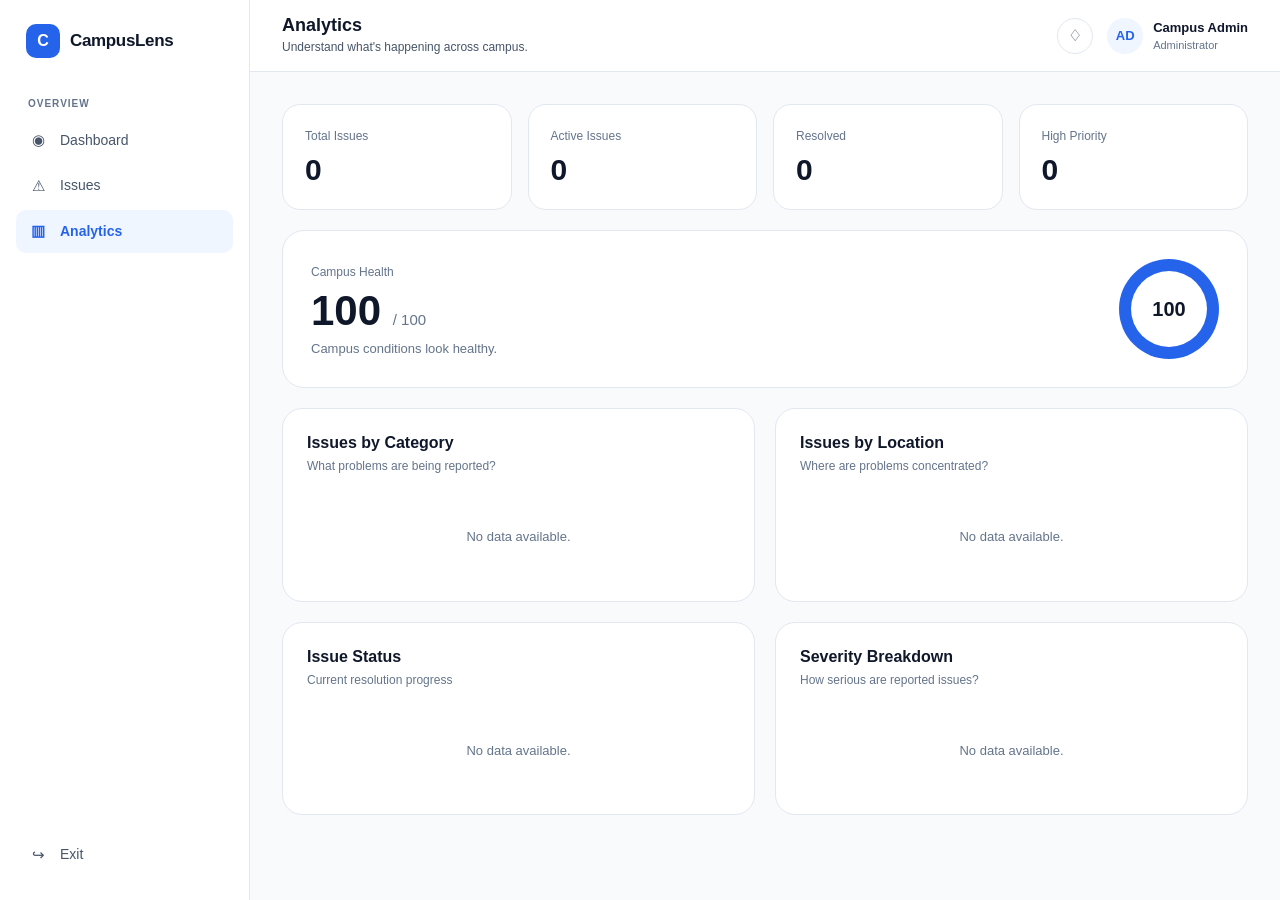
==== admin/analytics.html @ 8827f8e8 "Logic added" ====
<!DOCTYPE html>

<html lang="en">

<head>

    <meta charset="UTF-8">

    <meta
        name="viewport"
        content="width=device-width, initial-scale=1.0"
    >

    <title>Analytics — CampusLens</title>

    <link
        rel="stylesheet"
        href="../css/main.css"
    >

    <link
        rel="stylesheet"
        href="../css/components.css"
    >

    <link
        rel="stylesheet"
        href="../css/pages.css"
    >

</head>


<body>

<div class="app">


    <!-- =========================================
         SIDEBAR
         ========================================= -->

    <aside class="sidebar">

        <div class="sidebar-brand">

            <span class="brand-mark">
                C
            </span>

            <span>
                CampusLens
            </span>

        </div>


        <div class="sidebar-section">

            <div class="sidebar-section-title">
                Overview
            </div>


            <nav class="sidebar-nav">

                <a
                    href="dashboard.html"
                    class="sidebar-link"
                >
                    <span class="sidebar-icon">◉</span>
                    Dashboard
                </a>


                <a
                    href="issues.html"
                    class="sidebar-link"
                >
                    <span class="sidebar-icon">⚠</span>
                    Issues
                </a>


                <a
                    href="analytics.html"
                    class="sidebar-link active"
                >
                    <span class="sidebar-icon">▥</span>
                    Analytics
                </a>

            </nav>

        </div>


        <div class="sidebar-bottom">

            <a
                href="../index.html"
                class="sidebar-link"
            >
                <span class="sidebar-icon">↪</span>
                Exit
            </a>

        </div>

    </aside>


    <!-- =========================================
         MAIN
         ========================================= -->

    <main class="app-main">


        <!-- HEADER -->

        <header class="app-header">

            <div class="header-title">

                <h1>
                    Analytics
                </h1>

                <p>
                    Understand what's happening across campus.
                </p>

            </div>


            <div class="header-actions">

                <button
                    class="notification-button"
                    aria-label="Notifications"
                >
                    ♢
                </button>


                <div class="user-profile">

                    <div class="user-avatar">
                        AD
                    </div>

                    <div class="user-info">

                        <span class="user-name">
                            Campus Admin
                        </span>

                        <span class="user-role">
                            Administrator
                        </span>

                    </div>

                </div>

            </div>

        </header>


        <!-- =========================================
             ANALYTICS CONTENT
             ========================================= -->

        <section class="page-content">


            <div class="analytics-page">


                <!-- =================================
                     SUMMARY
                     ================================= -->

                <div class="analytics-summary">


                    <div class="analytics-stat">

                        <span class="analytics-stat-label">
                            Total Issues
                        </span>

                        <strong
                            id="totalIssues"
                            class="analytics-stat-value"
                        >
                            —
                        </strong>

                    </div>


                    <div class="analytics-stat">

                        <span class="analytics-stat-label">
                            Active Issues
                        </span>

                        <strong
                            id="activeIssues"
                            class="analytics-stat-value"
                        >
                            —
                        </strong>

                    </div>


                    <div class="analytics-stat">

                        <span class="analytics-stat-label">
                            Resolved
                        </span>

                        <strong
                            id="resolvedIssues"
                            class="analytics-stat-value"
                        >
                            —
                        </strong>

                    </div>


                    <div class="analytics-stat">

                        <span class="analytics-stat-label">
                            High Priority
                        </span>

                        <strong
                            id="highPriorityIssues"
                            class="analytics-stat-value"
                        >
                            —
                        </strong>

                    </div>

                </div>


                <!-- =================================
                     HEALTH SCORE
                     ================================= -->

                <div class="analytics-health-card">

                    <div>

                        <span class="analytics-section-label">
                            Campus Health
                        </span>

                        <h2>
                            <span id="healthScore">
                                —
                            </span>
                            <small>/ 100</small>
                        </h2>

                        <p id="healthMessage">
                            Calculating campus health...
                        </p>

                    </div>


                    <div class="health-ring">

                        <div
                            class="health-ring-value"
                            id="healthRingValue"
                        >
                            —
                        </div>

                    </div>

                </div>


                <!-- =================================
                     CHART GRID
                     ================================= -->

                <div class="analytics-grid">


                    <!-- CATEGORY -->

                    <div class="analytics-card">

                        <div class="analytics-card-header">

                            <div>

                                <h3>
                                    Issues by Category
                                </h3>

                                <p>
                                    What problems are being reported?
                                </p>

                            </div>

                        </div>


                        <div
                            class="analytics-bars"
                            id="categoryChart"
                        >

                            <div class="analytics-empty">
                                Loading...
                            </div>

                        </div>

                    </div>


                    <!-- LOCATION -->

                    <div class="analytics-card">

                        <div class="analytics-card-header">

                            <div>

                                <h3>
                                    Issues by Location
                                </h3>

                                <p>
                                    Where are problems concentrated?
                                </p>

                            </div>

                        </div>


                        <div
                            class="analytics-bars"
                            id="locationChart"
                        >

                            <div class="analytics-empty">
                                Loading...
                            </div>

                        </div>

                    </div>


                    <!-- STATUS -->

                    <div class="analytics-card">

                        <div class="analytics-card-header">

                            <div>

                                <h3>
                                    Issue Status
                                </h3>

                                <p>
                                    Current resolution progress
                                </p>

                            </div>

                        </div>


                        <div
                            class="analytics-bars"
                            id="statusChart"
                        >

                            <div class="analytics-empty">
                                Loading...
                            </div>

                        </div>

                    </div>


                    <!-- SEVERITY -->

                    <div class="analytics-card">

                        <div class="analytics-card-header">

                            <div>

                                <h3>
                                    Severity Breakdown
                                </h3>

                                <p>
                                    How serious are reported issues?
                                </p>

                            </div>

                        </div>


                        <div
                            class="analytics-bars"
                            id="severityChart"
                        >

                            <div class="analytics-empty">
                                Loading...
                            </div>

                        </div>

                    </div>


                </div>


            </div>

        </section>


    </main>

</div>


<script src="../js/data.js"></script>

<script src="../js/admin/analytics.js"></script>


</body>

</html>
---- css/main.css ----
/* =========================================
   CAMPUSLENS — GLOBAL STYLES
   ========================================= */

:root {
    /* Brand */
    --primary: #2563EB;
    --primary-dark: #1D4ED8;
    --primary-light: #EFF6FF;

    /* Backgrounds */
    --background: #F8FAFC;
    --surface: #FFFFFF;

    /* Text */
    --text-primary: #0F172A;
    --text-secondary: #475569;
    --text-muted: #64748B;

    /* Borders */
    --border: #E2E8F0;
    --border-light: #F1F5F9;

    /* Status */
    --success: #16A34A;
    --success-light: #F0FDF4;

    --warning: #F59E0B;
    --warning-light: #FFFBEB;

    --danger: #DC2626;
    --danger-light: #FEF2F2;

    --info: #0EA5E9;
    --info-light: #F0F9FF;

    /* Shadows */
    --shadow-sm: 0 1px 2px rgba(15, 23, 42, 0.05);
    --shadow-md: 0 4px 12px rgba(15, 23, 42, 0.08);

    /* Radius */
    --radius-sm: 6px;
    --radius-md: 10px;
    --radius-lg: 16px;
    --radius-xl: 24px;

    /* Layout */
    --sidebar-width: 250px;
    --header-height: 72px;
}


/* =========================================
   RESET
   ========================================= */

* {
    margin: 0;
    padding: 0;
    box-sizing: border-box;
}

html {
    scroll-behavior: smooth;
}

body {
    font-family: -apple-system, BlinkMacSystemFont, "Segoe UI",
        Roboto, Helvetica, Arial, sans-serif;

    background: var(--background);
    color: var(--text-primary);

    line-height: 1.5;
}

a {
    color: inherit;
    text-decoration: none;
}

button,
input,
textarea,
select {
    font: inherit;
}

button {
    cursor: pointer;
}

img {
    max-width: 100%;
    display: block;
}


/* =========================================
   TYPOGRAPHY
   ========================================= */

h1,
h2,
h3,
h4,
h5,
h6 {
    color: var(--text-primary);
    line-height: 1.2;
}

h1 {
    font-size: 2rem;
    font-weight: 700;
}

h2 {
    font-size: 1.5rem;
    font-weight: 650;
}

h3 {
    font-size: 1.125rem;
    font-weight: 600;
}

p {
    color: var(--text-secondary);
}


/* =========================================
   UTILITY CLASSES
   ========================================= */

.text-muted {
    color: var(--text-muted);
}

.text-success {
    color: var(--success);
}

.text-warning {
    color: var(--warning);
}

.text-danger {
    color: var(--danger);
}

.hidden {
    display: none !important;
}

/* =========================================
   APPLICATION LAYOUT
   ========================================= */

.app {
    min-height: 100vh;
}


/* =========================================
   SIDEBAR
   ========================================= */

.sidebar {
    position: fixed;

    top: 0;
    left: 0;
    bottom: 0;

    width: var(--sidebar-width);

    display: flex;
    flex-direction: column;

    padding: 24px 16px;

    background: var(--surface);

    border-right: 1px solid var(--border);

    z-index: 100;
}

.sidebar-brand {
    display: flex;
    align-items: center;
    gap: 10px;

    padding: 0 10px;

    margin-bottom: 38px;
}

.sidebar-brand .brand-mark {
    width: 34px;
    height: 34px;

    display: flex;
    align-items: center;
    justify-content: center;

    border-radius: 10px;

    background: var(--primary);
    color: white;

    font-size: 16px;
    font-weight: 700;
}

.sidebar-brand span:last-child {
    font-size: 17px;
    font-weight: 700;

    letter-spacing: -0.02em;
}


/* =========================================
   SIDEBAR NAVIGATION
   ========================================= */

.sidebar-section {
    margin-bottom: 28px;
}

.sidebar-section-title {
    padding: 0 12px;

    margin-bottom: 8px;

    color: var(--text-muted);

    font-size: 10px;
    font-weight: 700;

    letter-spacing: 0.1em;
    text-transform: uppercase;
}

.sidebar-nav {
    display: flex;
    flex-direction: column;
    gap: 3px;
}

.sidebar-link {
    display: flex;
    align-items: center;
    gap: 12px;

    padding: 10px 12px;

    border-radius: var(--radius-md);

    color: var(--text-secondary);

    font-size: 14px;
    font-weight: 500;

    transition: all 0.2s ease;
}

.sidebar-link:hover {
    background: var(--background);

    color: var(--text-primary);
}

.sidebar-link.active {
    background: var(--primary-light);

    color: var(--primary);

    font-weight: 600;
}

.sidebar-icon {
    width: 20px;

    display: flex;
    justify-content: center;

    font-size: 15px;
}


/* =========================================
   SIDEBAR BOTTOM
   ========================================= */

.sidebar-bottom {
    margin-top: auto;

    display: flex;
    flex-direction: column;
    gap: 3px;
}


/* =========================================
   MAIN CONTENT
   ========================================= */

.app-main {
    min-height: 100vh;

    margin-left: var(--sidebar-width);
}


/* =========================================
   TOP HEADER
   ========================================= */

.app-header {
    height: var(--header-height);

    display: flex;
    align-items: center;
    justify-content: space-between;

    padding: 0 32px;

    background: var(--surface);

    border-bottom: 1px solid var(--border);
}

.header-title h1 {
    font-size: 18px;
    font-weight: 650;
}

.header-title p {
    margin-top: 2px;

    font-size: 12px;
}

.header-actions {
    display: flex;
    align-items: center;
    gap: 14px;
}


/* =========================================
   NOTIFICATION
   ========================================= */

.notification-button {
    width: 36px;
    height: 36px;

    display: flex;
    align-items: center;
    justify-content: center;

    border: 1px solid var(--border);

    border-radius: 50%;

    background: var(--surface);

    color: var(--text-secondary);

    transition: 0.2s ease;
}

.notification-button:hover {
    background: var(--background);
}


/* =========================================
   USER PROFILE
   ========================================= */

.user-profile {
    display: flex;
    align-items: center;
    gap: 10px;
}

.user-avatar {
    width: 36px;
    height: 36px;

    display: flex;
    align-items: center;
    justify-content: center;

    border-radius: 50%;

    background: var(--primary-light);

    color: var(--primary);

    font-size: 13px;
    font-weight: 700;
}

.user-info {
    display: flex;
    flex-direction: column;
}

.user-name {
    color: var(--text-primary);

    font-size: 13px;
    font-weight: 600;
}

.user-role {
    color: var(--text-muted);

    font-size: 11px;
}


/* =========================================
   PAGE CONTENT
   ========================================= */

.page-content {
    padding: 32px;
}


/* =========================================
   MOBILE MENU BUTTON
   ========================================= */

.mobile-menu-button {
    display: none;

    width: 36px;
    height: 36px;

    align-items: center;
    justify-content: center;

    border: 1px solid var(--border);

    border-radius: var(--radius-md);

    background: var(--surface);

    color: var(--text-primary);
}


/* =========================================
   RESPONSIVE APP LAYOUT
   ========================================= */

@media (max-width: 900px) {

    .sidebar {
        transform: translateX(-100%);

        transition: transform 0.25s ease;
    }

    .sidebar.open {
        transform: translateX(0);
    }

    .app-main {
        margin-left: 0;
    }

    .mobile-menu-button {
        display: flex;
    }

    .app-header {
        padding: 0 20px;
    }

    .page-content {
        padding: 24px 20px;
    }

    .user-info {
        display: none;
    }
}
---- css/components.css ----
/* =========================================
   CAMPUSLENS — COMPONENTS
   ========================================= */


/* =========================================
   BUTTONS
   ========================================= */

.btn {
    display: inline-flex;
    align-items: center;
    justify-content: center;
    gap: 8px;

    padding: 10px 16px;

    border: 1px solid transparent;
    border-radius: var(--radius-md);

    font-size: 14px;
    font-weight: 600;

    transition: 0.2s ease;
}

.btn-primary {
    background: var(--primary);
    color: white;
}

.btn-primary:hover {
    background: var(--primary-dark);
}

.btn-secondary {
    background: var(--surface);
    color: var(--text-primary);
    border-color: var(--border);
}

.btn-secondary:hover {
    background: var(--background);
}


/* =========================================
   CARDS
   ========================================= */

.card {
    background: var(--surface);

    border: 1px solid var(--border);

    border-radius: var(--radius-lg);

    box-shadow: var(--shadow-sm);
}


/* =========================================
   STATUS BADGES
   ========================================= */

.status-badge {
    display: inline-flex;
    align-items: center;
    gap: 6px;

    padding: 5px 9px;

    border-radius: 999px;

    font-size: 12px;
    font-weight: 600;
}

.status-success {
    color: var(--success);
    background: var(--success-light);
}

.status-warning {
    color: var(--warning);
    background: var(--warning-light);
}

.status-danger {
    color: var(--danger);
    background: var(--danger-light);
}

.status-info {
    color: var(--info);
    background: var(--info-light);
}
---- css/pages.css ----
/* =========================================
   CAMPUSLENS — LANDING PAGE
   ========================================= */

.landing-page {
    min-height: 100vh;
    padding: 0 6vw 50px;

    display: flex;
    flex-direction: column;
}


/* =========================================
   NAVIGATION
   ========================================= */

.landing-nav {
    width: 100%;
    max-width: 1400px;
    margin: 0 auto;

    height: 80px;

    display: flex;
    align-items: center;
    justify-content: space-between;
}

.brand {
    display: flex;
    align-items: center;
    gap: 10px;

    font-size: 18px;
    font-weight: 700;
    letter-spacing: -0.02em;
}

.brand-mark {
    width: 34px;
    height: 34px;

    display: flex;
    align-items: center;
    justify-content: center;

    border-radius: 10px;

    background: var(--primary);
    color: white;

    font-size: 16px;
    font-weight: 700;
}

.landing-nav-links {
    display: flex;
    align-items: center;
    gap: 28px;
}

.landing-nav-links a {
    color: var(--text-secondary);

    font-size: 14px;
    font-weight: 500;

    transition: color 0.2s ease;
}

.landing-nav-links a:hover {
    color: var(--text-primary);
}


/* =========================================
   HERO
   ========================================= */

.landing-hero {
    width: 100%;
    max-width: 1200px;

    margin: auto;

    display: grid;
    grid-template-columns: 1fr 0.85fr;

    align-items: center;

    gap: 80px;

    padding: 70px 0 90px;
}

.hero-content {
    max-width: 650px;
}

.hero-eyebrow {
    display: inline-flex;
    align-items: center;
    gap: 8px;

    padding: 7px 12px;

    margin-bottom: 24px;

    border: 1px solid var(--border);
    border-radius: 999px;

    background: var(--surface);

    color: var(--text-secondary);

    font-size: 13px;
    font-weight: 600;
}

.pulse-dot {
    width: 7px;
    height: 7px;

    border-radius: 50%;

    background: var(--success);

    box-shadow: 0 0 0 4px var(--success-light);
}

.hero-content h1 {
    max-width: 650px;

    margin-bottom: 24px;

    font-size: clamp(3.2rem, 6vw, 5.5rem);
    line-height: 0.98;

    letter-spacing: -0.055em;
}

.hero-content h1 span {
    color: var(--primary);
}

.hero-description {
    max-width: 560px;

    margin-bottom: 34px;

    font-size: 18px;
    line-height: 1.7;

    color: var(--text-secondary);
}

.landing-actions {
    display: flex;
    align-items: center;
    gap: 12px;
}


/* =========================================
   LARGE BUTTONS
   ========================================= */

.btn-large {
    padding: 13px 20px;

    font-size: 14px;
}


/* =========================================
   DASHBOARD PREVIEW
   ========================================= */

.hero-preview {
    display: flex;
    justify-content: center;
}

.preview-window {
    width: 100%;
    max-width: 440px;

    padding: 28px;

    background: var(--surface);

    border: 1px solid var(--border);

    border-radius: var(--radius-xl);

    box-shadow:
        0 25px 60px rgba(15, 23, 42, 0.08),
        0 5px 15px rgba(15, 23, 42, 0.04);
}

.preview-header {
    display: flex;
    align-items: flex-start;
    justify-content: space-between;

    padding-bottom: 22px;

    border-bottom: 1px solid var(--border-light);
}

.preview-header h3 {
    margin-top: 5px;
}

.preview-label {
    color: var(--text-muted);

    font-size: 10px;
    font-weight: 700;

    letter-spacing: 0.1em;
}

.pulse-score {
    display: flex;
    align-items: center;
    gap: 12px;

    padding: 26px 0;
}

.score-number {
    color: var(--text-primary);

    font-size: 64px;
    font-weight: 750;

    line-height: 1;

    letter-spacing: -0.05em;
}

.score-details {
    display: flex;
    flex-direction: column;
}

.score-details span {
    color: var(--text-muted);

    font-size: 14px;
}

.score-details strong {
    margin-top: 3px;

    color: var(--success);

    font-size: 14px;
}

.preview-locations {
    display: flex;
    flex-direction: column;
    gap: 4px;
}

.location-row {
    display: flex;
    align-items: center;
    justify-content: space-between;

    padding: 12px 10px;

    border-radius: var(--radius-md);

    color: var(--text-secondary);

    font-size: 14px;
}

.location-row:hover {
    background: var(--background);
}

.location-info {
    display: flex;
    align-items: center;
    gap: 10px;
}

.location-dot {
    width: 8px;
    height: 8px;

    border-radius: 50%;
}

.location-dot.green {
    background: var(--success);
}

.location-dot.yellow {
    background: var(--warning);
}

.location-dot.red {
    background: var(--danger);
}


/* =========================================
   FEATURE STRIP
   ========================================= */

.landing-features {
    width: 100%;
    max-width: 1200px;

    margin: 0 auto;

    display: grid;
    grid-template-columns: repeat(3, 1fr);

    border-top: 1px solid var(--border);

    padding-top: 32px;
}

.feature {
    display: flex;
    align-items: flex-start;
    gap: 14px;

    padding: 0 30px;
}

.feature:first-child {
    padding-left: 0;
}

.feature:last-child {
    padding-right: 0;
}

.feature + .feature {
    border-left: 1px solid var(--border);
}

.feature-icon {
    width: 34px;
    height: 34px;

    flex-shrink: 0;

    display: flex;
    align-items: center;
    justify-content: center;

    border-radius: 9px;

    background: var(--primary-light);
    color: var(--primary);

    font-size: 14px;
    font-weight: 700;
}

.feature strong {
    display: block;

    margin-bottom: 4px;

    font-size: 14px;
}

.feature p {
    font-size: 13px;
    line-height: 1.5;
}


/* =========================================
   RESPONSIVE
   ========================================= */

@media (max-width: 900px) {

    .landing-hero {
        grid-template-columns: 1fr;

        gap: 50px;

        padding-top: 50px;
    }

    .hero-content {
        max-width: 700px;
        text-align: center;
        margin: 0 auto;
    }

    .hero-eyebrow {
        margin-left: auto;
        margin-right: auto;
    }

    .hero-description {
        margin-left: auto;
        margin-right: auto;
    }

    .landing-actions {
        justify-content: center;
    }

    .hero-preview {
        max-width: 500px;
        width: 100%;
        margin: 0 auto;
    }
}


@media (max-width: 650px) {

    .landing-page {
        padding: 0 20px 40px;
    }

    .landing-nav {
        height: 70px;
    }

    .landing-nav-links {
        display: none;
    }

    .landing-hero {
        padding: 45px 0 60px;
    }

    .hero-content h1 {
        font-size: 3.2rem;
    }

    .hero-description {
        font-size: 16px;
    }

    .landing-actions {
        flex-direction: column;
        width: 100%;
    }

    .landing-actions .btn {
        width: 100%;
    }

    .preview-window {
        padding: 22px;
    }

    .landing-features {
        grid-template-columns: 1fr;

        gap: 24px;
    }

    .feature,
    .feature:first-child,
    .feature:last-child {
        padding: 0;
    }

    .feature + .feature {
        border-left: none;
    }
}

/* =========================================
   STUDENT DASHBOARD
   ========================================= */

.dashboard-intro {
    display: flex;
    align-items: flex-end;
    justify-content: space-between;

    gap: 20px;

    margin-bottom: 28px;
}

.dashboard-intro h2 {
    margin-bottom: 6px;

    font-size: 24px;
    letter-spacing: -0.025em;
}

.dashboard-intro p {
    font-size: 14px;
}

/* =========================================
   DASHBOARD ISSUE CARDS
   ========================================= */

.dashboard-issues {
    display: flex;
    flex-direction: column;
    gap: 12px;
}


.dashboard-issue-card {
    display: flex;
    align-items: center;
    gap: 20px;

    padding: 20px;

    background: var(--surface);
    border: 1px solid var(--border);
    border-radius: 16px;

    cursor: pointer;

    transition:
        transform 0.2s ease,
        border-color 0.2s ease,
        box-shadow 0.2s ease;
}


.dashboard-issue-card:hover {
    transform: translateY(-2px);

    border-color: var(--primary);

    box-shadow:
        0 8px 24px rgba(0, 0, 0, 0.06);
}


.dashboard-issue-main {
    flex: 1;
}


.dashboard-issue-top {
    display: flex;
    align-items: center;
    gap: 8px;

    margin-bottom: 8px;
}


.dashboard-issue-card h3 {
    margin: 0 0 8px;

    font-size: 16px;
    font-weight: 600;
}


.dashboard-issue-meta {
    display: flex;
    gap: 16px;

    font-size: 13px;
    color: var(--text-muted);
}


.dashboard-issue-impact {
    display: flex;
    flex-direction: column;
    align-items: center;

    min-width: 60px;
}


.dashboard-issue-impact strong {
    font-size: 20px;
}


.dashboard-issue-impact span {
    font-size: 11px;
    color: var(--text-muted);
}


.dashboard-issue-arrow {
    font-size: 22px;
    color: var(--text-muted);
}


.section-header {
    display: flex;
    align-items: center;
    justify-content: space-between;

    margin-bottom: 16px;
}


.section-header h2 {
    margin: 0 0 4px;
}


.section-header p {
    margin: 0;

    color: var(--text-muted);
    font-size: 14px;
}


.section-link {
    font-size: 14px;
    font-weight: 600;
    text-decoration: none;
}


/* =========================================
   STAT CARDS
   ========================================= */

.stats-grid {
    display: grid;

    grid-template-columns: repeat(4, 1fr);

    gap: 16px;

    margin-bottom: 24px;
}

.stat-card {
    padding: 20px;

    background: var(--surface);

    border: 1px solid var(--border);

    border-radius: var(--radius-lg);

    box-shadow: var(--shadow-sm);
}

.stat-card-header {
    display: flex;
    align-items: center;
    justify-content: space-between;

    margin-bottom: 18px;
}

.stat-label {
    color: var(--text-muted);

    font-size: 11px;
    font-weight: 700;

    letter-spacing: 0.07em;
    text-transform: uppercase;
}

.stat-icon {
    width: 32px;
    height: 32px;

    display: flex;
    align-items: center;
    justify-content: center;

    border-radius: 9px;

    background: var(--primary-light);

    color: var(--primary);

    font-size: 14px;
}

.stat-value {
    color: var(--text-primary);

    font-size: 32px;
    font-weight: 700;

    line-height: 1;

    letter-spacing: -0.04em;
}

.stat-meta {
    margin-top: 8px;

    font-size: 12px;
}


/* =========================================
   DASHBOARD GRID
   ========================================= */

.dashboard-grid {
    display: grid;

    grid-template-columns: 1.4fr 1fr;

    gap: 20px;

    margin-bottom: 24px;
}

.dashboard-card {
    padding: 24px;

    background: var(--surface);

    border: 1px solid var(--border);

    border-radius: var(--radius-lg);

    box-shadow: var(--shadow-sm);
}

.dashboard-card-header {
    display: flex;
    align-items: flex-start;
    justify-content: space-between;

    margin-bottom: 24px;
}

.dashboard-card-header h3 {
    font-size: 16px;
}

.dashboard-card-header p {
    margin-top: 4px;

    font-size: 12px;
}


/* =========================================
   CAMPUS HEALTH
   ========================================= */

.health-score {
    display: flex;
    align-items: baseline;
    gap: 6px;

    margin-bottom: 28px;
}

.health-score-number {
    font-size: 42px;
    font-weight: 750;

    letter-spacing: -0.05em;
}

.health-score-label {
    color: var(--success);

    font-size: 13px;
    font-weight: 600;
}

.health-locations {
    display: flex;
    flex-direction: column;

    gap: 17px;
}

.health-location {
    display: grid;

    grid-template-columns: 100px 1fr 35px;

    align-items: center;

    gap: 12px;
}

.health-location-name {
    color: var(--text-secondary);

    font-size: 13px;
}

.health-bar {
    height: 7px;

    overflow: hidden;

    background: var(--border-light);

    border-radius: 999px;
}

.health-bar-fill {
    height: 100%;

    border-radius: inherit;

    background: var(--success);
}

.health-bar-fill.warning {
    background: var(--warning);
}

.health-bar-fill.danger {
    background: var(--danger);
}

.health-value {
    text-align: right;

    color: var(--text-primary);

    font-size: 12px;
    font-weight: 600;
}


/* =========================================
   PRIORITY ISSUES
   ========================================= */

.issue-list {
    display: flex;
    flex-direction: column;

    gap: 4px;
}

.issue-item {
    display: flex;
    align-items: center;
    gap: 12px;

    padding: 12px 10px;

    border-radius: var(--radius-md);

    transition: background 0.2s ease;
}

.issue-item:hover {
    background: var(--background);
}

.issue-indicator {
    width: 9px;
    height: 9px;

    flex-shrink: 0;

    border-radius: 50%;
}

.issue-indicator.high {
    background: var(--danger);
}

.issue-indicator.medium {
    background: var(--warning);
}

.issue-indicator.low {
    background: var(--success);
}

.issue-content {
    min-width: 0;

    flex: 1;
}

.issue-title {
    display: block;

    overflow: hidden;

    color: var(--text-primary);

    font-size: 13px;
    font-weight: 600;

    text-overflow: ellipsis;
    white-space: nowrap;
}

.issue-location {
    display: block;

    margin-top: 2px;

    color: var(--text-muted);

    font-size: 11px;
}

.issue-count {
    flex-shrink: 0;

    color: var(--text-muted);

    font-size: 11px;
}


/* =========================================
   RECENT ACTIVITY
   ========================================= */

.activity-card {
    padding: 24px;

    background: var(--surface);

    border: 1px solid var(--border);

    border-radius: var(--radius-lg);

    box-shadow: var(--shadow-sm);
}

.activity-list {
    display: flex;
    flex-direction: column;
}

.activity-item {
    display: flex;
    align-items: flex-start;
    gap: 14px;

    padding: 14px 0;

    border-bottom: 1px solid var(--border-light);
}

.activity-item:last-child {
    border-bottom: none;

    padding-bottom: 0;
}

.activity-icon {
    width: 30px;
    height: 30px;

    flex-shrink: 0;

    display: flex;
    align-items: center;
    justify-content: center;

    border-radius: 50%;

    background: var(--primary-light);

    color: var(--primary);

    font-size: 12px;
}

.activity-content {
    flex: 1;
}

.activity-content strong {
    display: block;

    color: var(--text-primary);

    font-size: 13px;
    font-weight: 600;
}

.activity-content span {
    display: block;

    margin-top: 3px;

    color: var(--text-muted);

    font-size: 11px;
}


/* =========================================
   DASHBOARD RESPONSIVE
   ========================================= */

@media (max-width: 1100px) {

    .stats-grid {
        grid-template-columns: repeat(2, 1fr);
    }

    .dashboard-grid {
        grid-template-columns: 1fr;
    }
}


@media (max-width: 600px) {

    .dashboard-intro {
        align-items: flex-start;

        flex-direction: column;
    }

    .stats-grid {
        grid-template-columns: 1fr;
    }

    .dashboard-card,
    .activity-card {
        padding: 18px;
    }

    .health-location {
        grid-template-columns: 80px 1fr 30px;
    }
}

/* =========================================
   REPORT ISSUE PAGE
   ========================================= */

.report-page {
    width: 100%;
    max-width: 760px;

    margin: 0 auto;
}

.report-intro {
    margin-bottom: 30px;
}

.back-link {
    display: inline-block;

    margin-bottom: 22px;

    color: var(--text-muted);

    font-size: 13px;
    font-weight: 500;
}

.back-link:hover {
    color: var(--primary);
}

.report-intro h2 {
    margin-bottom: 8px;

    font-size: 26px;

    letter-spacing: -0.03em;
}

.report-intro p {
    max-width: 620px;

    font-size: 14px;
    line-height: 1.6;
}


/* =========================================
   FORM
   ========================================= */

.report-form {
    padding: 28px;

    background: var(--surface);

    border: 1px solid var(--border);

    border-radius: var(--radius-lg);

    box-shadow: var(--shadow-sm);
}

.form-group {
    position: relative;

    margin-bottom: 24px;
}

.form-group:last-of-type {
    margin-bottom: 0;
}

.form-group label:not(.severity-option):not(.upload-box) {
    display: block;

    margin-bottom: 8px;

    color: var(--text-primary);

    font-size: 13px;
    font-weight: 600;
}

.optional {
    margin-left: 5px;

    color: var(--text-muted);

    font-size: 11px;
    font-weight: 400;
}


/* =========================================
   INPUTS
   ========================================= */

.form-group input[type="text"],
.form-group select,
.form-group textarea {
    width: 100%;

    padding: 12px 13px;

    border: 1px solid var(--border);

    border-radius: var(--radius-md);

    outline: none;

    background: var(--surface);

    color: var(--text-primary);

    font-size: 14px;

    transition:
        border-color 0.2s ease,
        box-shadow 0.2s ease;
}

.form-group input[type="text"]::placeholder,
.form-group textarea::placeholder {
    color: #94A3B8;
}

.form-group input[type="text"]:focus,
.form-group select:focus,
.form-group textarea:focus {
    border-color: var(--primary);

    box-shadow:
        0 0 0 3px var(--primary-light);
}

.form-group textarea {
    resize: vertical;

    min-height: 130px;
}

.character-count {
    position: absolute;

    right: 12px;
    bottom: 10px;

    color: var(--text-muted);

    font-size: 11px;
}


/* =========================================
   SEVERITY
   ========================================= */

.severity-options {
    display: grid;

    grid-template-columns: repeat(3, 1fr);

    gap: 10px;
}

.severity-option {
    position: relative;

    cursor: pointer;
}

.severity-option input {
    position: absolute;

    opacity: 0;

    pointer-events: none;
}

.severity-card {
    display: flex;
    align-items: center;

    gap: 10px;

    min-height: 64px;

    padding: 12px;

    border: 1px solid var(--border);

    border-radius: var(--radius-md);

    background: var(--surface);

    transition: all 0.2s ease;
}

.severity-option:hover .severity-card {
    border-color: #CBD5E1;
}

.severity-option input:checked + .severity-card {
    border-color: var(--primary);

    background: var(--primary-light);

    box-shadow:
        0 0 0 2px var(--primary-light);
}

.severity-card strong {
    display: block;

    color: var(--text-primary);

    font-size: 13px;
}

.severity-card small {
    display: block;

    margin-top: 2px;

    color: var(--text-muted);

    font-size: 10px;
}

.severity-dot {
    width: 9px;
    height: 9px;

    flex-shrink: 0;

    border-radius: 50%;
}

.severity-dot.low {
    background: var(--success);
}

.severity-dot.medium {
    background: var(--warning);
}

.severity-dot.high {
    background: var(--danger);
}


/* =========================================
   IMAGE UPLOAD
   ========================================= */

.upload-box {
    display: flex;
    align-items: center;
    gap: 14px;

    padding: 18px;

    border: 1px dashed #CBD5E1;

    border-radius: var(--radius-md);

    background: var(--background);

    cursor: pointer;

    transition: all 0.2s ease;
}

.upload-box:hover {
    border-color: var(--primary);

    background: var(--primary-light);
}

.upload-icon {
    width: 36px;
    height: 36px;

    display: flex;
    align-items: center;
    justify-content: center;

    border-radius: 9px;

    background: var(--surface);

    color: var(--primary);

    font-weight: 700;
}

.upload-box strong {
    display: block;

    color: var(--text-primary);

    font-size: 13px;
}

.upload-box small {
    display: block;

    margin-top: 3px;

    color: var(--text-muted);

    font-size: 11px;
}


/* =========================================
   FORM ACTIONS
   ========================================= */

.form-actions {
    display: flex;
    align-items: center;
    justify-content: flex-end;

    gap: 10px;

    margin-top: 30px;

    padding-top: 24px;

    border-top: 1px solid var(--border-light);
}


/* =========================================
   RESPONSIVE
   ========================================= */

@media (max-width: 600px) {

    .report-form {
        padding: 20px;
    }

    .severity-options {
        grid-template-columns: 1fr;
    }

    .form-actions {
        flex-direction: column-reverse;
    }

    .form-actions .btn {
        width: 100%;
    }
}


/* =========================================
   ISSUES EXPLORER
   ========================================= */

.issues-page {
    width: 100%;
    max-width: 1100px;

    margin: 0 auto;
}


/* =========================================
   INTRO
   ========================================= */

.issues-intro {
    display: flex;
    align-items: flex-end;
    justify-content: space-between;

    gap: 20px;

    margin-bottom: 28px;
}

.issues-intro h2 {
    margin-bottom: 6px;

    font-size: 24px;

    letter-spacing: -0.03em;
}

.issues-intro p {
    font-size: 14px;
}


/* =========================================
   TOOLBAR
   ========================================= */

.issues-toolbar {
    display: grid;

    grid-template-columns: 1fr 170px 170px 170px;

    gap: 10px;

    padding: 16px;

    margin-bottom: 18px;

    background: var(--surface);

    border: 1px solid var(--border);

    border-radius: var(--radius-lg);

    box-shadow: var(--shadow-sm);
}

.search-wrapper {
    position: relative;
}

.search-wrapper input {
    width: 100%;

    height: 42px;

    padding: 0 14px 0 38px;

    border: 1px solid var(--border);

    border-radius: var(--radius-md);

    outline: none;

    background: var(--surface);

    color: var(--text-primary);

    font-size: 13px;
}

.search-wrapper input:focus {
    border-color: var(--primary);

    box-shadow:
        0 0 0 3px var(--primary-light);
}

.search-icon {
    position: absolute;

    left: 13px;
    top: 50%;

    transform: translateY(-50%);

    color: var(--text-muted);

    font-size: 16px;
}

.issues-toolbar select {
    height: 42px;

    padding: 0 12px;

    border: 1px solid var(--border);

    border-radius: var(--radius-md);

    outline: none;

    background: var(--surface);

    color: var(--text-secondary);

    font-size: 12px;

    cursor: pointer;
}


/* =========================================
   RESULTS HEADER
   ========================================= */

.issues-results-header {
    display: flex;
    align-items: center;
    justify-content: space-between;

    margin-bottom: 12px;
}

.issues-results-header > span {
    color: var(--text-muted);

    font-size: 12px;
    font-weight: 500;
}

.issues-results-header select {
    padding: 7px 10px;

    border: 1px solid var(--border);

    border-radius: var(--radius-md);

    background: var(--surface);

    color: var(--text-secondary);

    font-size: 11px;
}


/* =========================================
   ISSUE LIST
   ========================================= */

.issues-list {
    display: flex;
    flex-direction: column;

    gap: 10px;
}


/* =========================================
   ISSUE CARD
   ========================================= */

.issue-card {
    display: grid;

    grid-template-columns: 1fr auto;

    gap: 20px;

    padding: 20px 22px;

    background: var(--surface);

    border: 1px solid var(--border);

    border-radius: var(--radius-lg);

    box-shadow: var(--shadow-sm);

    transition:
        border-color 0.2s ease,
        box-shadow 0.2s ease,
        transform 0.2s ease;
}

.issue-card:hover {
    border-color: #CBD5E1;

    box-shadow: var(--shadow-md);

    transform: translateY(-1px);
}

.issue-main {
    min-width: 0;
}

.issue-card-top {
    display: flex;
    align-items: center;

    gap: 8px;

    margin-bottom: 8px;
}

.issue-card h3 {
    margin-bottom: 6px;

    color: var(--text-primary);

    font-size: 15px;
    font-weight: 650;
}

.issue-card-description {
    max-width: 700px;

    margin-bottom: 12px;

    color: var(--text-secondary);

    font-size: 12px;
    line-height: 1.55;

    display: -webkit-box;
    -webkit-line-clamp: 2;
    -webkit-box-orient: vertical;

    overflow: hidden;
}


/* =========================================
   ISSUE META
   ========================================= */

.issue-meta {
    display: flex;
    flex-wrap: wrap;

    gap: 14px;

    color: var(--text-muted);

    font-size: 11px;
}

.issue-meta span {
    display: inline-flex;
    align-items: center;

    gap: 4px;
}


/* =========================================
   STATUS BADGES
   ========================================= */

.issue-status {
    display: inline-flex;
    align-items: center;

    padding: 4px 8px;

    border-radius: 999px;

    font-size: 10px;
    font-weight: 600;
}

.issue-status.reported {
    background: #FEF3C7;
    color: #92400E;
}

.issue-status.investigating {
    background: #DBEAFE;
    color: #1D4ED8;
}

.issue-status.resolved {
    background: #DCFCE7;
    color: #166534;
}


/* =========================================
   SEVERITY BADGE
   ========================================= */

.issue-severity {
    display: inline-flex;
    align-items: center;

    gap: 5px;

    color: var(--text-muted);

    font-size: 10px;
    font-weight: 600;
}

.issue-severity-dot {
    width: 7px;
    height: 7px;

    border-radius: 50%;
}

.issue-severity-dot.high {
    background: var(--danger);
}

.issue-severity-dot.medium {
    background: var(--warning);
}

.issue-severity-dot.low {
    background: var(--success);
}


/* =========================================
   ISSUE ACTIONS
   ========================================= */

.issue-actions {
    display: flex;
    flex-direction: column;
    align-items: flex-end;
    justify-content: space-between;

    gap: 12px;
}

.confirm-button {
    display: inline-flex;
    align-items: center;
    justify-content: center;

    gap: 6px;

    min-width: 150px;

    padding: 9px 12px;

    border: 1px solid var(--border);

    border-radius: var(--radius-md);

    background: var(--surface);

    color: var(--text-secondary);

    font-size: 11px;
    font-weight: 600;

    cursor: pointer;

    transition: all 0.2s ease;
}

.confirm-button:hover {
    border-color: var(--primary);

    color: var(--primary);

    background: var(--primary-light);
}

.confirm-button.confirmed {
    border-color: var(--primary);

    background: var(--primary);

    color: white;
}

.issue-reports {
    color: var(--text-muted);

    font-size: 11px;
}


/* =========================================
   EMPTY STATE
   ========================================= */

.issues-empty {
    display: none;

    padding: 70px 20px;

    text-align: center;

    background: var(--surface);

    border: 1px solid var(--border);

    border-radius: var(--radius-lg);
}

.issues-empty.visible {
    display: block;
}

.empty-icon {
    width: 44px;
    height: 44px;

    display: flex;
    align-items: center;
    justify-content: center;

    margin: 0 auto 14px;

    border-radius: 50%;

    background: var(--primary-light);

    color: var(--primary);

    font-weight: 700;
}

.issues-empty h3 {
    margin-bottom: 5px;

    font-size: 15px;
}

.issues-empty p {
    color: var(--text-muted);

    font-size: 12px;
}


/* =========================================
   RESPONSIVE
   ========================================= */

@media (max-width: 1000px) {

    .issues-toolbar {
        grid-template-columns: 1fr 1fr;

    }

    .search-wrapper {
        grid-column: 1 / -1;
    }

}


@media (max-width: 650px) {

    .issues-intro {
        align-items: flex-start;

        flex-direction: column;
    }

    .issues-toolbar {
        grid-template-columns: 1fr;
    }

    .search-wrapper {
        grid-column: auto;
    }

    .issue-card {
        grid-template-columns: 1fr;
    }

    .issue-actions {
        align-items: stretch;

        flex-direction: row;
    }

    .confirm-button {
        flex: 1;
    }

}

.issue-card {
    cursor: pointer;
}

.issue-card .confirm-button {
    cursor: pointer;
}

/* =========================================
   ISSUE DETAIL
   ========================================= */

.issue-detail-page {
    width: 100%;
    max-width: 1100px;

    margin: 0 auto;
}


/* =========================================
   HEADER
   ========================================= */

.issue-detail-header {
    display: flex;
    align-items: flex-start;
    justify-content: space-between;

    gap: 30px;

    margin-bottom: 24px;

    padding: 26px;

    background: var(--surface);

    border: 1px solid var(--border);

    border-radius: var(--radius-lg);

    box-shadow: var(--shadow-sm);
}

.issue-detail-title {
    max-width: 750px;
}

.issue-detail-title h2 {
    margin: 10px 0 8px;

    font-size: 25px;

    letter-spacing: -0.03em;
}

.issue-detail-title p {
    color: var(--text-secondary);

    font-size: 12px;
}

.issue-detail-meta {
    display: flex;
    flex-wrap: wrap;

    gap: 12px;

    margin-top: 14px;

    color: var(--text-muted);

    font-size: 11px;
}

.detail-priority {
    display: inline-flex;
    align-items: center;

    gap: 6px;

    color: var(--text-secondary);

    font-size: 11px;
    font-weight: 600;
}

.detail-priority-dot {
    width: 8px;
    height: 8px;

    border-radius: 50%;
}

.detail-priority-dot.high {
    background: var(--danger);
}

.detail-priority-dot.medium {
    background: var(--warning);
}

.detail-priority-dot.low {
    background: var(--success);
}


/* =========================================
   GRID
   ========================================= */

.issue-detail-grid {
    display: grid;

    grid-template-columns: minmax(0, 1fr) 320px;

    gap: 18px;
}

.issue-detail-main,
.issue-detail-sidebar {
    display: flex;
    flex-direction: column;

    gap: 18px;
}


/* =========================================
   DETAIL CARD
   ========================================= */

.detail-card {
    padding: 22px;

    background: var(--surface);

    border: 1px solid var(--border);

    border-radius: var(--radius-lg);

    box-shadow: var(--shadow-sm);
}

.detail-card-header {
    margin-bottom: 16px;

    padding-bottom: 13px;

    border-bottom: 1px solid var(--border-light);
}

.detail-card-header h3 {
    font-size: 14px;
}


/* =========================================
   DESCRIPTION
   ========================================= */

.issue-description {
    color: var(--text-secondary);

    font-size: 13px;
    line-height: 1.7;

    white-space: pre-wrap;
}


/* =========================================
   LOCATION
   ========================================= */

.issue-location {
    display: flex;
    align-items: center;

    gap: 12px;

    padding: 15px;

    border-radius: var(--radius-md);

    background: var(--background);
}

.location-icon {
    width: 38px;
    height: 38px;

    display: flex;
    align-items: center;
    justify-content: center;

    flex-shrink: 0;

    border-radius: 10px;

    background: var(--primary-light);

    color: var(--primary);

    font-size: 17px;
}

.location-name {
    color: var(--text-primary);

    font-size: 13px;
    font-weight: 600;
}

.location-specific {
    margin-top: 3px;

    color: var(--text-muted);

    font-size: 11px;
}


/* =========================================
   ACTIVITY
   ========================================= */

.issue-activity {
    display: flex;
    flex-direction: column;
}

.activity-item {
    display: flex;

    gap: 12px;

    padding-bottom: 20px;
}

.activity-item:last-child {
    padding-bottom: 0;
}

.activity-line {
    position: relative;

    display: flex;
    justify-content: center;

    width: 14px;

    flex-shrink: 0;
}

.activity-line::after {
    content: "";

    position: absolute;

    top: 10px;
    bottom: -10px;

    width: 1px;

    background: var(--border);
}

.activity-item:last-child
.activity-line::after {
    display: none;
}

.activity-dot {
    position: relative;
    z-index: 2;

    width: 8px;
    height: 8px;

    margin-top: 3px;

    border-radius: 50%;

    background: var(--primary);
}

.activity-content strong {
    display: block;

    color: var(--text-primary);

    font-size: 12px;
}

.activity-content span {
    display: block;

    margin-top: 3px;

    color: var(--text-muted);

    font-size: 10px;
}


/* =========================================
   TIMELINE
   ========================================= */

.issue-timeline {
    display: flex;
    flex-direction: column;
}

.timeline-step {
    position: relative;

    display: flex;

    gap: 12px;

    padding-bottom: 25px;
}

.timeline-step:last-child {
    padding-bottom: 0;
}

.timeline-step::after {
    content: "";

    position: absolute;

    left: 8px;
    top: 18px;
    bottom: 0;

    width: 1px;

    background: var(--border);
}

.timeline-step:last-child::after {
    display: none;
}

.timeline-indicator {
    position: relative;
    z-index: 2;

    width: 17px;
    height: 17px;

    flex-shrink: 0;

    border: 2px solid var(--border);

    border-radius: 50%;

    background: var(--surface);
}

.timeline-step.completed
.timeline-indicator {
    border-color: var(--primary);

    background: var(--primary);
}

.timeline-step.current
.timeline-indicator {
    border-color: var(--primary);

    background: var(--surface);

    box-shadow:
        0 0 0 4px var(--primary-light);
}

.timeline-content strong {
    display: block;

    color: var(--text-primary);

    font-size: 12px;
}

.timeline-content span {
    display: block;

    margin-top: 3px;

    color: var(--text-muted);

    font-size: 10px;
}


/* =========================================
   COMMUNITY
   ========================================= */

.community-card {
    text-align: center;
}

.community-number {
    margin-bottom: 5px;

    color: var(--primary);

    font-size: 32px;
    font-weight: 700;

    letter-spacing: -0.04em;
}

.community-card p {
    margin-bottom: 20px;

    color: var(--text-muted);

    font-size: 11px;
    line-height: 1.5;
}

.community-button {
    width: 100%;
}


/* =========================================
   RESPONSIVE
   ========================================= */

@media (max-width: 850px) {

    .issue-detail-grid {
        grid-template-columns: 1fr;
    }

    .issue-detail-sidebar {
        display: grid;

        grid-template-columns: 1fr 1fr;
    }

}


@media (max-width: 600px) {

    .issue-detail-header {
        flex-direction: column;
    }

    .issue-detail-sidebar {
        display: flex;
    }

}

/* =========================================
   MY REPORTS
   ========================================= */

.reports-page {
    width: 100%;
    max-width: 1100px;

    margin: 0 auto;
}


/* =========================================
   INTRO
   ========================================= */

.reports-intro {
    display: flex;
    align-items: flex-end;
    justify-content: space-between;

    gap: 20px;

    margin-bottom: 25px;
}

.reports-intro h2 {
    margin-bottom: 6px;

    font-size: 24px;

    letter-spacing: -0.03em;
}

.reports-intro p {
    font-size: 14px;
}


/* =========================================
   STATS
   ========================================= */

.reports-stats {
    display: grid;

    grid-template-columns:
        repeat(3, 1fr);

    gap: 12px;

    margin-bottom: 22px;
}

.report-stat-card {
    display: flex;
    flex-direction: column;

    gap: 8px;

    padding: 18px;

    background: var(--surface);

    border: 1px solid var(--border);

    border-radius: var(--radius-lg);

    box-shadow: var(--shadow-sm);
}

.report-stat-card span {
    color: var(--text-muted);

    font-size: 11px;
}

.report-stat-card strong {
    color: var(--text-primary);

    font-size: 25px;

    letter-spacing: -0.03em;
}


/* =========================================
   REPORT LIST
   ========================================= */

.reports-list {
    display: flex;
    flex-direction: column;

    gap: 10px;
}


/* =========================================
   REPORT CARD
   ========================================= */

.report-card {
    display: grid;

    grid-template-columns:
        1fr auto;

    gap: 20px;

    padding: 20px 22px;

    background: var(--surface);

    border: 1px solid var(--border);

    border-radius: var(--radius-lg);

    box-shadow: var(--shadow-sm);

    cursor: pointer;

    transition:
        border-color 0.2s ease,
        box-shadow 0.2s ease,
        transform 0.2s ease;
}

.report-card:hover {
    border-color: #CBD5E1;

    box-shadow: var(--shadow-md);

    transform: translateY(-1px);
}

.report-card h3 {
    margin-bottom: 7px;

    font-size: 14px;
}

.report-card-description {
    max-width: 700px;

    margin-bottom: 12px;

    color: var(--text-secondary);

    font-size: 12px;
    line-height: 1.5;

    display: -webkit-box;
    -webkit-line-clamp: 2;
    -webkit-box-orient: vertical;

    overflow: hidden;
}


/* =========================================
   META
   ========================================= */

.report-meta {
    display: flex;
    flex-wrap: wrap;

    gap: 14px;

    color: var(--text-muted);

    font-size: 10px;
}


/* =========================================
   REPORT STATUS
   ========================================= */

.report-card-side {
    display: flex;
    flex-direction: column;

    align-items: flex-end;
    justify-content: space-between;

    gap: 12px;
}

.report-date {
    color: var(--text-muted);

    font-size: 10px;
}


/* =========================================
   EMPTY STATE
   ========================================= */

.reports-empty {
    display: none;

    padding: 70px 20px;

    text-align: center;

    background: var(--surface);

    border: 1px solid var(--border);

    border-radius: var(--radius-lg);
}

.reports-empty.visible {
    display: block;
}

.reports-empty h3 {
    margin-bottom: 6px;

    font-size: 15px;
}

.reports-empty p {
    margin-bottom: 18px;

    color: var(--text-muted);

    font-size: 12px;
}


/* =========================================
   RESPONSIVE
   ========================================= */

@media (max-width: 700px) {

    .reports-intro {
        flex-direction: column;

        align-items: flex-start;
    }


    .reports-stats {
        grid-template-columns: 1fr;
    }


    .report-card {
        grid-template-columns: 1fr;
    }


    .report-card-side {
        align-items: flex-start;

        flex-direction: row;
    }

}

/* =========================================
   ADMIN DASHBOARD
   ========================================= */

.admin-dashboard {
    width: 100%;
    max-width: 1200px;

    margin: 0 auto;
}


/* =========================================
   WELCOME
   ========================================= */

.admin-welcome {
    display: flex;
    align-items: center;
    justify-content: space-between;

    gap: 20px;

    margin-bottom: 24px;
}

.admin-welcome h2 {
    margin-bottom: 5px;

    font-size: 22px;

    letter-spacing: -0.03em;
}

.admin-welcome p {
    color: var(--text-secondary);

    font-size: 12px;
}

.admin-live-indicator {
    display: inline-flex;
    align-items: center;

    gap: 7px;

    padding: 7px 10px;

    border: 1px solid var(--border);

    border-radius: 999px;

    background: var(--surface);

    color: var(--text-muted);

    font-size: 10px;
}

.admin-live-indicator span {
    width: 6px;
    height: 6px;

    border-radius: 50%;

    background: var(--success);
}


/* =========================================
   STATS
   ========================================= */

.admin-stats {
    display: grid;

    grid-template-columns:
        repeat(4, 1fr);

    gap: 12px;

    margin-bottom: 18px;
}

.admin-stat-card {
    display: flex;
    align-items: center;

    gap: 13px;

    padding: 18px;

    background: var(--surface);

    border: 1px solid var(--border);

    border-radius: var(--radius-lg);

    box-shadow: var(--shadow-sm);
}

.admin-stat-card span {
    display: block;

    margin-bottom: 5px;

    color: var(--text-muted);

    font-size: 10px;
}

.admin-stat-card strong {
    display: block;

    color: var(--text-primary);

    font-size: 24px;

    letter-spacing: -0.04em;
}

.admin-stat-icon {
    width: 38px;
    height: 38px;

    display: flex;
    align-items: center;
    justify-content: center;

    flex-shrink: 0;

    border-radius: 10px;

    background: var(--primary-light);

    color: var(--primary);

    font-size: 15px;
}

.admin-stat-icon.warning {
    background: #FEF3C7;
    color: #92400E;
}

.admin-stat-icon.info {
    background: #DBEAFE;
    color: #1D4ED8;
}

.admin-stat-icon.success {
    background: #DCFCE7;
    color: #166534;
}


/* =========================================
   GRID
   ========================================= */

.admin-grid {
    display: grid;

    grid-template-columns:
        minmax(0, 1.5fr)
        minmax(280px, 1fr);

    gap: 18px;

    margin-bottom: 18px;
}


/* =========================================
   ADMIN CARD
   ========================================= */

.admin-card {
    padding: 20px;

    margin-bottom: 18px;

    background: var(--surface);

    border: 1px solid var(--border);

    border-radius: var(--radius-lg);

    box-shadow: var(--shadow-sm);
}

.admin-grid .admin-card {
    margin-bottom: 0;
}

.admin-card-header {
    display: flex;
    align-items: flex-start;
    justify-content: space-between;

    gap: 15px;

    margin-bottom: 18px;
}

.admin-card-header h3 {
    margin-bottom: 4px;

    font-size: 14px;
}

.admin-card-header p {
    color: var(--text-muted);

    font-size: 10px;
}

.admin-view-link {
    color: var(--primary);

    font-size: 10px;
    font-weight: 600;

    text-decoration: none;

    white-space: nowrap;
}

.admin-view-link:hover {
    text-decoration: underline;
}


/* =========================================
   PRIORITY LIST
   ========================================= */

.priority-list {
    display: flex;
    flex-direction: column;
}

.priority-item {
    display: flex;
    align-items: center;

    gap: 12px;

    padding: 13px 0;

    border-bottom: 1px solid var(--border-light);

    cursor: pointer;
}

.priority-item:last-child {
    border-bottom: none;
}

.priority-item:hover
.priority-title {
    color: var(--primary);
}

.priority-indicator {
    width: 7px;
    height: 7px;

    flex-shrink: 0;

    border-radius: 50%;
}

.priority-indicator.high {
    background: var(--danger);
}

.priority-indicator.medium {
    background: var(--warning);
}

.priority-indicator.low {
    background: var(--success);
}

.priority-content {
    min-width: 0;

    flex: 1;
}

.priority-title {
    margin-bottom: 4px;

    color: var(--text-primary);

    font-size: 11px;
    font-weight: 600;

    transition: color 0.15s ease;

    white-space: nowrap;
    overflow: hidden;
    text-overflow: ellipsis;
}

.priority-meta {
    color: var(--text-muted);

    font-size: 9px;
}

.priority-count {
    color: var(--text-secondary);

    font-size: 10px;
    font-weight: 600;

    white-space: nowrap;
}


/* =========================================
   CAMPUS HEALTH
   ========================================= */

.campus-health {
    display: flex;
    flex-direction: column;

    gap: 15px;
}

.health-score {
    display: flex;
    align-items: center;

    gap: 18px;

    padding-bottom: 15px;

    border-bottom: 1px solid var(--border-light);
}

.health-number {
    color: var(--primary);

    font-size: 38px;
    font-weight: 700;

    letter-spacing: -0.05em;
}

.health-label {
    color: var(--text-muted);

    font-size: 10px;
    line-height: 1.4;
}

.health-bar {
    height: 8px;

    overflow: hidden;

    border-radius: 999px;

    background: var(--background);
}

.health-bar-fill {
    height: 100%;

    border-radius: inherit;

    background: var(--primary);

    transition: width 0.4s ease;
}

.health-breakdown {
    display: flex;
    flex-direction: column;

    gap: 10px;
}

.health-row {
    display: flex;
    align-items: center;
    justify-content: space-between;

    font-size: 10px;
}

.health-row-label {
    color: var(--text-secondary);
}

.health-row-value {
    color: var(--text-primary);

    font-weight: 600;
}


/* =========================================
   RECENT REPORTS
   ========================================= */

.recent-reports {
    display: flex;
    flex-direction: column;
}

.recent-report {
    display: grid;

    grid-template-columns:
        1fr auto auto;

    align-items: center;

    gap: 20px;

    padding: 13px 0;

    border-bottom: 1px solid var(--border-light);

    cursor: pointer;
}

.recent-report:last-child {
    border-bottom: none;
}

.recent-report:hover
.recent-report-title {
    color: var(--primary);
}

.recent-report-title {
    margin-bottom: 4px;

    color: var(--text-primary);

    font-size: 11px;
    font-weight: 600;
}

.recent-report-meta {
    color: var(--text-muted);

    font-size: 9px;
}

.recent-report-date {
    color: var(--text-muted);

    font-size: 9px;

    white-space: nowrap;
}


/* =========================================
   RESPONSIVE
   ========================================= */

@media (max-width: 1000px) {

    .admin-stats {
        grid-template-columns:
            repeat(2, 1fr);
    }

    .admin-grid {
        grid-template-columns: 1fr;
    }

}


@media (max-width: 650px) {

    .admin-welcome {
        align-items: flex-start;

        flex-direction: column;
    }

    .admin-stats {
        grid-template-columns: 1fr;
    }

    .recent-report {
        grid-template-columns: 1fr auto;
    }

    .recent-report-date {
        display: none;
    }

}

/* =========================================
   ADMIN ISSUES
   ========================================= */

.admin-issues-page {
    width: 100%;
    max-width: 1200px;

    margin: 0 auto;
}


/* =========================================
   PAGE INTRO
   ========================================= */

.admin-page-intro {
    margin-bottom: 20px;
}

.admin-page-intro h2 {
    margin-bottom: 5px;

    font-size: 22px;

    letter-spacing: -0.03em;
}

.admin-page-intro p {
    color: var(--text-secondary);

    font-size: 12px;
}


/* =========================================
   TOOLBAR
   ========================================= */

.issues-toolbar {
    display: flex;
    align-items: center;
    justify-content: space-between;

    gap: 15px;

    margin-bottom: 15px;

    padding: 12px;

    background: var(--surface);

    border: 1px solid var(--border);

    border-radius: var(--radius-lg);
}


/* =========================================
   SEARCH
   ========================================= */

.issue-search {
    display: flex;
    align-items: center;

    gap: 8px;

    width: 260px;

    padding: 9px 11px;

    border: 1px solid var(--border);

    border-radius: var(--radius-md);

    background: var(--background);

    color: var(--text-muted);
}

.issue-search:focus-within {
    border-color: var(--primary);
}

.issue-search input {
    width: 100%;

    border: none;
    outline: none;

    background: transparent;

    color: var(--text-primary);

    font-family: inherit;
    font-size: 11px;
}

.issue-search input::placeholder {
    color: var(--text-muted);
}


/* =========================================
   STATUS FILTERS
   ========================================= */

.issue-filters {
    display: flex;

    align-items: center;

    gap: 4px;

    overflow-x: auto;
}

.issue-filter {
    padding: 7px 10px;

    border: none;

    border-radius: 7px;

    background: transparent;

    color: var(--text-muted);

    font-family: inherit;
    font-size: 10px;

    cursor: pointer;

    white-space: nowrap;

    transition:
        background 0.15s ease,
        color 0.15s ease;
}

.issue-filter:hover {
    color: var(--text-primary);
}

.issue-filter.active {
    background: var(--primary-light);

    color: var(--primary);

    font-weight: 600;
}


/* =========================================
   RESULTS HEADER
   ========================================= */

.issues-results-header {
    display: flex;
    align-items: center;
    justify-content: space-between;

    margin-bottom: 9px;

    color: var(--text-muted);

    font-size: 10px;
}

.issues-results-header select {
    padding: 6px 9px;

    border: 1px solid var(--border);

    border-radius: 7px;

    background: var(--surface);

    color: var(--text-secondary);

    font-family: inherit;
    font-size: 10px;

    outline: none;

    cursor: pointer;
}


/* =========================================
   ISSUE LIST
   ========================================= */

.admin-issue-list {
    display: flex;
    flex-direction: column;

    gap: 8px;
}


/* =========================================
   ISSUE ROW
   ========================================= */

.admin-issue-row {
    display: grid;

    grid-template-columns:
        minmax(0, 1fr)
        auto
        auto
        auto;

    align-items: center;

    gap: 25px;

    padding: 17px 19px;

    background: var(--surface);

    border: 1px solid var(--border);

    border-radius: var(--radius-lg);

    box-shadow: var(--shadow-sm);

    cursor: pointer;

    transition:
        border-color 0.2s ease,
        box-shadow 0.2s ease,
        transform 0.2s ease;
}

.admin-issue-row:hover {
    border-color: #CBD5E1;

    box-shadow: var(--shadow-md);

    transform: translateY(-1px);
}


/* =========================================
   ISSUE INFO
   ========================================= */

.admin-issue-main {
    min-width: 0;
}

.admin-issue-title {
    margin-bottom: 6px;

    color: var(--text-primary);

    font-size: 12px;
    font-weight: 600;

    white-space: nowrap;

    overflow: hidden;

    text-overflow: ellipsis;
}

.admin-issue-meta {
    display: flex;
    flex-wrap: wrap;

    gap: 12px;

    color: var(--text-muted);

    font-size: 9px;
}


/* =========================================
   SEVERITY
   ========================================= */

.admin-issue-severity {
    display: flex;
    align-items: center;

    gap: 6px;

    color: var(--text-secondary);

    font-size: 9px;

    white-space: nowrap;
}

.admin-severity-dot {
    width: 6px;
    height: 6px;

    border-radius: 50%;
}

.admin-severity-dot.high {
    background: var(--danger);
}

.admin-severity-dot.medium {
    background: var(--warning);
}

.admin-severity-dot.low {
    background: var(--success);
}


/* =========================================
   AFFECTED
   ========================================= */

.admin-issue-affected {
    color: var(--text-secondary);

    font-size: 9px;

    text-align: center;

    white-space: nowrap;
}

.admin-issue-affected strong {
    display: block;

    margin-bottom: 2px;

    color: var(--text-primary);

    font-size: 13px;
}


/* =========================================
   EMPTY
   ========================================= */

.admin-issues-empty {
    display: none;

    padding: 70px 20px;

    text-align: center;

    background: var(--surface);

    border: 1px solid var(--border);

    border-radius: var(--radius-lg);
}

.admin-issues-empty.visible {
    display: block;
}

.admin-issues-empty h3 {
    margin-bottom: 6px;

    font-size: 14px;
}

.admin-issues-empty p {
    color: var(--text-muted);

    font-size: 11px;
}


/* =========================================
   RESPONSIVE
   ========================================= */

@media (max-width: 900px) {

    .issues-toolbar {
        align-items: stretch;

        flex-direction: column;
    }

    .issue-search {
        width: 100%;
    }

    .issue-filters {
        width: 100%;
    }

    .admin-issue-row {
        grid-template-columns:
            minmax(0, 1fr)
            auto
            auto;

        gap: 15px;
    }

    .admin-issue-row .issue-status {
        grid-column: 3;
        grid-row: 1;
    }

}


@media (max-width: 600px) {

    .admin-issue-row {
        grid-template-columns:
            1fr auto;
    }

    .admin-issue-severity {
        display: none;
    }

    .admin-issue-affected {
        text-align: right;
    }

}

/* =========================================
   ADMIN ISSUE DETAIL
   ========================================= */

.admin-issue-detail {
    width: 100%;
    max-width: 1100px;

    margin: 0 auto;
}


/* =========================================
   BACK LINK
   ========================================= */

.back-link {
    display: inline-block;

    margin-bottom: 18px;

    color: var(--text-muted);

    font-size: 10px;

    text-decoration: none;

    transition: color 0.15s ease;
}

.back-link:hover {
    color: var(--primary);
}


/* =========================================
   ISSUE HEADER
   ========================================= */

.issue-detail-header {
    padding: 24px;

    margin-bottom: 18px;

    background: var(--surface);

    border: 1px solid var(--border);

    border-radius: var(--radius-lg);

    box-shadow: var(--shadow-sm);
}

.issue-detail-header-top {
    display: flex;
    align-items: flex-start;
    justify-content: space-between;

    gap: 20px;
}

.issue-detail-header h2 {
    margin-bottom: 8px;

    color: var(--text-primary);

    font-size: 22px;

    line-height: 1.25;

    letter-spacing: -0.03em;
}

.issue-detail-header-meta {
    display: flex;
    flex-wrap: wrap;

    gap: 12px;

    color: var(--text-muted);

    font-size: 10px;
}


/* =========================================
   DETAIL GRID
   ========================================= */

.issue-detail-grid {
    display: grid;

    grid-template-columns:
        minmax(0, 1fr)
        300px;

    align-items: start;

    gap: 18px;
}

.issue-detail-main {
    display: flex;
    flex-direction: column;

    gap: 18px;
}

.issue-detail-sidebar {
    display: flex;
    flex-direction: column;

    gap: 18px;

    position: sticky;

    top: 20px;
}


/* =========================================
   DETAIL CARD
   ========================================= */

.admin-detail-card {
    padding: 20px;

    background: var(--surface);

    border: 1px solid var(--border);

    border-radius: var(--radius-lg);

    box-shadow: var(--shadow-sm);
}

.admin-detail-card-title {
    margin-bottom: 15px;

    color: var(--text-primary);

    font-size: 12px;
    font-weight: 600;
}


/* =========================================
   DESCRIPTION
   ========================================= */

.issue-description {
    color: var(--text-secondary);

    font-size: 11px;

    line-height: 1.7;

    white-space: pre-wrap;
}


/* =========================================
   LOCATION
   ========================================= */

.issue-location {
    display: flex;
    align-items: center;

    gap: 10px;

    padding: 12px;

    border-radius: var(--radius-md);

    background: var(--background);

    color: var(--text-secondary);

    font-size: 11px;
}


/* =========================================
   INFORMATION
   ========================================= */

.issue-information {
    display: grid;

    grid-template-columns:
        repeat(2, 1fr);

    gap: 15px;
}

.issue-information-item {
    padding: 12px;

    border-radius: var(--radius-md);

    background: var(--background);
}

.issue-information-label {
    margin-bottom: 5px;

    color: var(--text-muted);

    font-size: 9px;
}

.issue-information-value {
    color: var(--text-primary);

    font-size: 11px;
    font-weight: 600;
}


/* =========================================
   IMPACT
   ========================================= */

.impact-number {
    margin-top: 4px;

    color: var(--primary);

    font-size: 42px;
    font-weight: 700;

    letter-spacing: -0.06em;
}

.impact-label {
    color: var(--text-muted);

    font-size: 10px;
}


/* =========================================
   STATUS OPTIONS
   ========================================= */

.status-options {
    display: flex;
    flex-direction: column;

    gap: 6px;
}

.status-option {
    display: block;

    cursor: pointer;
}

.status-option input {
    position: absolute;

    opacity: 0;

    pointer-events: none;
}

.status-option-content {
    display: flex;
    align-items: center;

    gap: 10px;

    padding: 11px;

    border: 1px solid transparent;

    border-radius: var(--radius-md);

    transition:
        background 0.15s ease,
        border-color 0.15s ease;
}

.status-option:hover
.status-option-content {
    background: var(--background);
}

.status-option input:checked
+ .status-option-content {
    background: var(--primary-light);

    border-color: #BFDBFE;
}

.status-option-dot {
    width: 8px;
    height: 8px;

    flex-shrink: 0;

    border-radius: 50%;
}

.status-option-dot.reported {
    background: var(--danger);
}

.status-option-dot.investigating {
    background: var(--warning);
}

.status-option-dot.in_progress {
    background: #3B82F6;
}

.status-option-dot.resolved {
    background: var(--success);
}

.status-option strong {
    display: block;

    margin-bottom: 2px;

    color: var(--text-primary);

    font-size: 10px;
}

.status-option small {
    display: block;

    color: var(--text-muted);

    font-size: 8px;
}


/* =========================================
   UPDATE BUTTON
   ========================================= */

.status-update-button {
    width: 100%;

    margin-top: 15px;
}

.status-update-message {
    display: none;

    margin-top: 10px;

    padding: 9px;

    border-radius: 7px;

    background: #DCFCE7;

    color: #166534;

    font-size: 9px;

    text-align: center;
}

.status-update-message.visible {
    display: block;
}


/* =========================================
   ISSUE STATUS LARGE
   ========================================= */

.issue-detail-status {
    display: inline-flex;
    align-items: center;

    padding: 7px 10px;

    border-radius: 999px;

    font-size: 9px;
    font-weight: 600;
}


/* =========================================
   RESPONSIVE
   ========================================= */

@media (max-width: 850px) {

    .issue-detail-grid {
        grid-template-columns: 1fr;
    }

    .issue-detail-sidebar {
        position: static;
    }

}


@media (max-width: 600px) {

    .issue-detail-header-top {
        flex-direction: column;
    }

    .issue-information {
        grid-template-columns: 1fr;
    }

}

/* =========================================
   CAMPUS PAGE
   ========================================= */

.campus-page {
    display: grid;
    grid-template-columns: minmax(0, 1fr) 320px;
    gap: 20px;
}


/* =========================================
   CAMPUS INTRO
   ========================================= */

.campus-intro {
    grid-column: 1 / -1;

    display: flex;
    align-items: flex-end;
    justify-content: space-between;

    gap: 20px;
}


.campus-intro h2 {
    margin: 0 0 6px;
}


.campus-intro p {
    margin: 0;

    color: var(--text-muted);
    font-size: 14px;
}


/* =========================================
   LEGEND
   ========================================= */

.campus-legend {
    display: flex;
    align-items: center;
    gap: 16px;

    font-size: 12px;
    color: var(--text-muted);

    flex-wrap: wrap;
}


.campus-legend span {
    display: flex;
    align-items: center;
    gap: 6px;
}


.legend-dot {
    width: 8px;
    height: 8px;

    border-radius: 50%;

    display: inline-block;
}


.legend-dot.high {
    background: #ef4444;
}


.legend-dot.medium {
    background: #f59e0b;
}


.legend-dot.low {
    background: #eab308;
}


.legend-dot.clear {
    background: #22c55e;
}


/* =========================================
   CAMPUS MAP
   ========================================= */

.campus-map {
    position: relative;

    min-height: 620px;

    overflow: hidden;

    background:
        linear-gradient(
            135deg,
            rgba(0, 0, 0, 0.015),
            rgba(0, 0, 0, 0)
        ),
        var(--surface);

    border: 1px solid var(--border);

    border-radius: 24px;

    box-shadow:
        0 8px 30px rgba(0, 0, 0, 0.04);
}


/* =========================================
   CAMPUS BUILDINGS
   ========================================= */

.campus-building {
    position: absolute;

    display: flex;
    flex-direction: column;
    align-items: center;
    justify-content: center;

    gap: 7px;

    width: 150px;
    min-height: 105px;

    padding: 18px;

    background: var(--background);

    border: 1px solid var(--border);

    border-radius: 18px;

    cursor: pointer;

    font-family: inherit;

    transition:
        transform 0.2s ease,
        box-shadow 0.2s ease,
        border-color 0.2s ease;
}


.campus-building:hover {
    transform: translateY(-5px);

    border-color: var(--primary);

    box-shadow:
        0 12px 30px rgba(0, 0, 0, 0.08);

    z-index: 5;
}


.campus-building:focus-visible {
    outline: 3px solid
        color-mix(
            in srgb,
            var(--primary) 30%,
            transparent
        );

    outline-offset: 3px;
}


/* =========================================
   BUILDING STATUS
   ========================================= */

.building-status {
    width: 13px;
    height: 13px;

    border-radius: 50%;

    background: #22c55e;

    box-shadow:
        0 0 0 5px rgba(34, 197, 94, 0.12);
}


.campus-building.status-high
.building-status {
    background: #ef4444;

    box-shadow:
        0 0 0 5px rgba(239, 68, 68, 0.12);
}


.campus-building.status-medium
.building-status {
    background: #f59e0b;

    box-shadow:
        0 0 0 5px rgba(245, 158, 11, 0.12);
}


.campus-building.status-low
.building-status {
    background: #eab308;

    box-shadow:
        0 0 0 5px rgba(234, 179, 8, 0.12);
}


.campus-building.status-clear
.building-status {
    background: #22c55e;

    box-shadow:
        0 0 0 5px rgba(34, 197, 94, 0.12);
}


/* =========================================
   BUILDING TEXT
   ========================================= */

.building-name {
    font-size: 15px;

    font-weight: 650;

    color: var(--text);
}


.building-issues {
    font-size: 12px;

    color: var(--text-muted);
}


/* =========================================
   BUILDING POSITIONS
   ========================================= */

.campus-building[data-location="block-a"] {
    top: 80px;
    left: 12%;
}


.campus-building[data-location="block-b"] {
    top: 80px;
    right: 14%;
}


.campus-building[data-location="block-c"] {
    top: 310px;
    left: 42%;
}


.campus-building[data-location="library"] {
    top: 270px;
    left: 9%;
}


.campus-building[data-location="cafeteria"] {
    bottom: 60px;
    left: 18%;
}


.campus-building[data-location="auditorium"] {
    bottom: 65px;
    right: 18%;
}


.campus-building[data-location="sports"] {
    top: 270px;
    right: 8%;
}


/* =========================================
   CAMPUS PATHS
   ========================================= */

.campus-path {
    position: absolute;

    background:
        rgba(0, 0, 0, 0.045);

    border-radius: 999px;

    pointer-events: none;
}


.path-one {
    width: 75%;
    height: 18px;

    left: 12%;
    top: 225px;
}


.path-two {
    width: 18px;
    height: 55%;

    left: 48%;
    top: 20%;
}


.path-three {
    width: 55%;
    height: 18px;

    left: 22%;
    bottom: 170px;
}


/* =========================================
   LOCATION DETAILS
   ========================================= */

.campus-details {
    min-height: 300px;

    padding: 24px;

    background: var(--surface);

    border: 1px solid var(--border);

    border-radius: 24px;

    align-self: start;

    position: sticky;

    top: 20px;
}


.campus-details-empty {
    min-height: 250px;

    display: flex;
    flex-direction: column;

    align-items: center;
    justify-content: center;

    text-align: center;
}


.details-icon {
    width: 48px;
    height: 48px;

    display: flex;
    align-items: center;
    justify-content: center;

    margin-bottom: 16px;

    border-radius: 14px;

    background:
        color-mix(
            in srgb,
            var(--primary) 10%,
            transparent
        );

    color: var(--primary);

    font-size: 22px;
}


.campus-details h3 {
    margin: 0 0 7px;

    font-size: 17px;
}


.campus-details p {
    max-width: 230px;

    margin: 0;

    color: var(--text-muted);

    font-size: 13px;

    line-height: 1.6;
}


/* =========================================
   LOCATION DETAIL CONTENT
   ========================================= */

.campus-detail-header {
    display: flex;
    align-items: flex-start;
    justify-content: space-between;

    gap: 12px;

    margin-bottom: 22px;
}


.campus-detail-header h3 {
    margin: 0 0 5px;
}


.campus-detail-header p {
    margin: 0;
}


.campus-detail-count {
    font-size: 12px;

    color: var(--text-muted);
}


.campus-detail-issues {
    display: flex;
    flex-direction: column;

    gap: 10px;
}


.campus-detail-issue {
    padding: 14px;

    background: var(--background);

    border: 1px solid var(--border);

    border-radius: 14px;

    cursor: pointer;

    transition:
        transform 0.2s ease,
        border-color 0.2s ease;
}


.campus-detail-issue:hover {
    transform: translateY(-2px);

    border-color: var(--primary);
}


.campus-detail-issue-title {
    display: block;

    margin-bottom: 5px;

    font-size: 13px;

    font-weight: 600;
}


.campus-detail-issue-meta {
    display: flex;

    justify-content: space-between;

    gap: 10px;

    font-size: 11px;

    color: var(--text-muted);
}


/* =========================================
   RESPONSIVE
   ========================================= */

@media (max-width: 1000px) {

    .campus-page {
        grid-template-columns: 1fr;
    }


    .campus-details {
        position: static;
    }

}


@media (max-width: 700px) {

    .campus-intro {
        align-items: flex-start;

        flex-direction: column;
    }


    .campus-map {
        min-height: 700px;
    }


    .campus-building {
        width: 125px;
        min-height: 90px;

        padding: 14px;
    }


    .campus-building[data-location="block-a"] {
        left: 5%;
    }


    .campus-building[data-location="block-b"] {
        right: 5%;
    }


    .campus-building[data-location="block-c"] {
        left: calc(50% - 62px);
    }


    .campus-building[data-location="library"] {
        left: 5%;
    }


    .campus-building[data-location="sports"] {
        right: 5%;
    }


    .campus-building[data-location="cafeteria"] {
        left: 8%;
    }


    .campus-building[data-location="auditorium"] {
        right: 8%;
    }

}

/* =========================================
   SELECTED BUILDING
   ========================================= */

.campus-building.selected {
    transform: translateY(-5px);

    border-color: var(--primary);

    box-shadow:
        0 0 0 3px
            color-mix(
                in srgb,
                var(--primary) 12%,
                transparent
            ),
        0 14px 35px rgba(0, 0, 0, 0.1);

    z-index: 6;
}

/* =========================================
   ANALYTICS PAGE
   ========================================= */

.analytics-page {
    display: flex;
    flex-direction: column;
    gap: 20px;
}


/* =========================================
   SUMMARY
   ========================================= */

.analytics-summary {
    display: grid;

    grid-template-columns:
        repeat(4, minmax(0, 1fr));

    gap: 16px;
}


.analytics-stat {
    padding: 22px;

    background: var(--surface);

    border: 1px solid var(--border);

    border-radius: 18px;
}


.analytics-stat-label {
    display: block;

    margin-bottom: 10px;

    font-size: 12px;

    color: var(--text-muted);
}


.analytics-stat-value {
    font-size: 30px;

    line-height: 1;

    color: var(--text);
}


/* =========================================
   HEALTH CARD
   ========================================= */

.analytics-health-card {
    display: flex;

    align-items: center;

    justify-content: space-between;

    gap: 30px;

    padding: 28px;

    background: var(--surface);

    border: 1px solid var(--border);

    border-radius: 22px;
}


.analytics-section-label {
    font-size: 12px;

    color: var(--text-muted);
}


.analytics-health-card h2 {
    margin: 7px 0;

    font-size: 42px;

    line-height: 1;
}


.analytics-health-card h2 small {
    font-size: 15px;

    font-weight: 500;

    color: var(--text-muted);
}


.analytics-health-card p {
    margin: 0;

    font-size: 13px;

    color: var(--text-muted);
}


/* =========================================
   HEALTH RING
   ========================================= */

.health-ring {
    width: 100px;
    height: 100px;

    display: flex;

    align-items: center;

    justify-content: center;

    border-radius: 50%;

    background:
        conic-gradient(
            var(--primary) 0deg,
            var(--primary) 280deg,
            var(--border) 280deg,
            var(--border) 360deg
        );
}


.health-ring::before {
    content: "";

    position: absolute;
}


.health-ring-value {
    width: 76px;
    height: 76px;

    display: flex;

    align-items: center;

    justify-content: center;

    border-radius: 50%;

    background: var(--surface);

    font-size: 20px;

    font-weight: 700;
}


/* =========================================
   ANALYTICS GRID
   ========================================= */

.analytics-grid {
    display: grid;

    grid-template-columns:
        repeat(2, minmax(0, 1fr));

    gap: 20px;
}


.analytics-card {
    padding: 24px;

    background: var(--surface);

    border: 1px solid var(--border);

    border-radius: 20px;
}


.analytics-card-header {
    margin-bottom: 22px;
}


.analytics-card-header h3 {
    margin: 0 0 5px;

    font-size: 16px;
}


.analytics-card-header p {
    margin: 0;

    font-size: 12px;

    color: var(--text-muted);
}


/* =========================================
   BARS
   ========================================= */

.analytics-bars {
    display: flex;

    flex-direction: column;

    gap: 15px;
}


.analytics-bar-item {
    display: grid;

    grid-template-columns: 120px 1fr 35px;

    align-items: center;

    gap: 10px;
}


.analytics-bar-label {
    overflow: hidden;

    text-overflow: ellipsis;

    white-space: nowrap;

    font-size: 12px;

    color: var(--text-muted);
}


.analytics-bar-track {
    height: 8px;

    overflow: hidden;

    background: var(--background);

    border-radius: 999px;
}


.analytics-bar-fill {
    height: 100%;

    width: 0;

    background: var(--primary);

    border-radius: inherit;

    transition:
        width 0.7s ease;
}


.analytics-bar-value {
    text-align: right;

    font-size: 12px;

    font-weight: 600;
}


.analytics-empty {
    padding: 30px 0;

    text-align: center;

    font-size: 13px;

    color: var(--text-muted);
}


/* =========================================
   RESPONSIVE
   ========================================= */

@media (max-width: 900px) {

    .analytics-summary {
        grid-template-columns:
            repeat(2, minmax(0, 1fr));
    }


    .analytics-grid {
        grid-template-columns: 1fr;
    }

}


@media (max-width: 550px) {

    .analytics-summary {
        grid-template-columns: 1fr;
    }


    .analytics-health-card {
        align-items: flex-start;

        flex-direction: column;
    }


    .analytics-bar-item {
        grid-template-columns:
            90px 1fr 30px;
    }

}
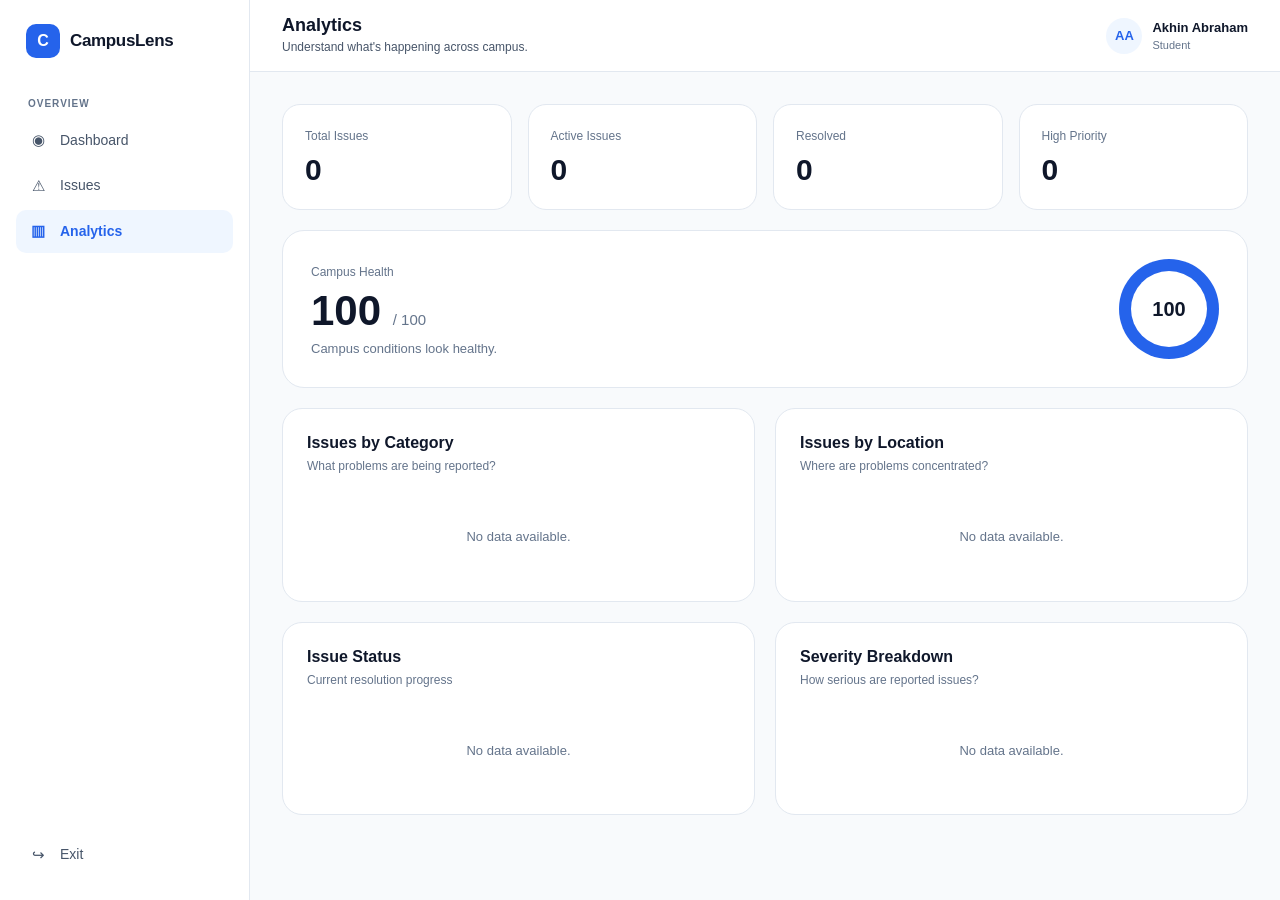
==== commit de407d22: "Bug fixes" ====
--- a/admin/analytics.html
+++ b/admin/analytics.html
@@ -136,27 +136,24 @@
 
             <div class="header-actions">
 
-                <button
-                    class="notification-button"
-                    aria-label="Notifications"
-                >
-                    ♢
+                <button class="mobile-menu-button" aria-label="Toggle menu" type="button">
+                    ☰
                 </button>
 
 
                 <div class="user-profile">
 
-                    <div class="user-avatar">
+                    <div class="user-avatar" data-user-initials>
                         AD
                     </div>
 
                     <div class="user-info">
 
-                        <span class="user-name">
+                        <span class="user-name" data-user-name>
                             Campus Admin
                         </span>
 
-                        <span class="user-role">
+                        <span class="user-role" data-user-role>
                             Administrator
                         </span>
 
@@ -454,6 +451,8 @@
 
 <script src="../js/data.js"></script>
 
+<script src="../js/app.js"></script>
+
 <script src="../js/admin/analytics.js"></script>
 
 
--- a/css/main.css
+++ b/css/main.css
@@ -437,6 +437,111 @@
 
 
 /* =========================================
+   PROFILE DRAWER
+   ========================================= */
+
+.profile-drawer {
+    position: fixed;
+    top: 0;
+    right: 0;
+    bottom: 0;
+    width: min(100%, 360px);
+    z-index: 200;
+    display: flex;
+    flex-direction: column;
+    padding: 20px;
+    background: var(--surface);
+    border-left: 1px solid var(--border);
+    box-shadow: -10px 0 30px rgba(15, 23, 42, 0.12);
+    transform: translateX(100%);
+    transition: transform 0.22s ease;
+}
+
+.profile-drawer.open {
+    transform: translateX(0);
+}
+
+.profile-drawer-header {
+    display: flex;
+    align-items: center;
+    justify-content: space-between;
+    margin-bottom: 16px;
+}
+
+.profile-drawer-header h3 {
+    font-size: 18px;
+}
+
+.profile-drawer-close,
+.profile-drawer-cancel,
+.profile-drawer-save {
+    border: 1px solid var(--border);
+    border-radius: var(--radius-md);
+    background: var(--surface);
+    color: var(--text-primary);
+}
+
+.profile-drawer-close {
+    width: 32px;
+    height: 32px;
+    font-size: 18px;
+}
+
+.profile-drawer-body {
+    display: flex;
+    flex-direction: column;
+    gap: 10px;
+}
+
+.profile-drawer-avatar {
+    width: 72px;
+    height: 72px;
+    margin-bottom: 4px;
+    display: flex;
+    align-items: center;
+    justify-content: center;
+    border-radius: 50%;
+    background: var(--primary-light);
+    color: var(--primary);
+    font-size: 24px;
+    font-weight: 700;
+}
+
+.profile-drawer-label {
+    margin-top: 4px;
+    color: var(--text-primary);
+    font-size: 13px;
+    font-weight: 600;
+}
+
+.profile-drawer-input {
+    width: 100%;
+    padding: 10px 12px;
+    border: 1px solid var(--border);
+    border-radius: var(--radius-md);
+    background: var(--surface);
+    color: var(--text-primary);
+}
+
+.profile-drawer-actions {
+    display: flex;
+    justify-content: flex-end;
+    gap: 8px;
+    margin-top: 8px;
+}
+
+.profile-drawer-cancel,
+.profile-drawer-save {
+    padding: 8px 12px;
+}
+
+.profile-drawer-save {
+    background: var(--primary);
+    border-color: var(--primary);
+    color: white;
+}
+
+/* =========================================
    MOBILE MENU BUTTON
    ========================================= */
 
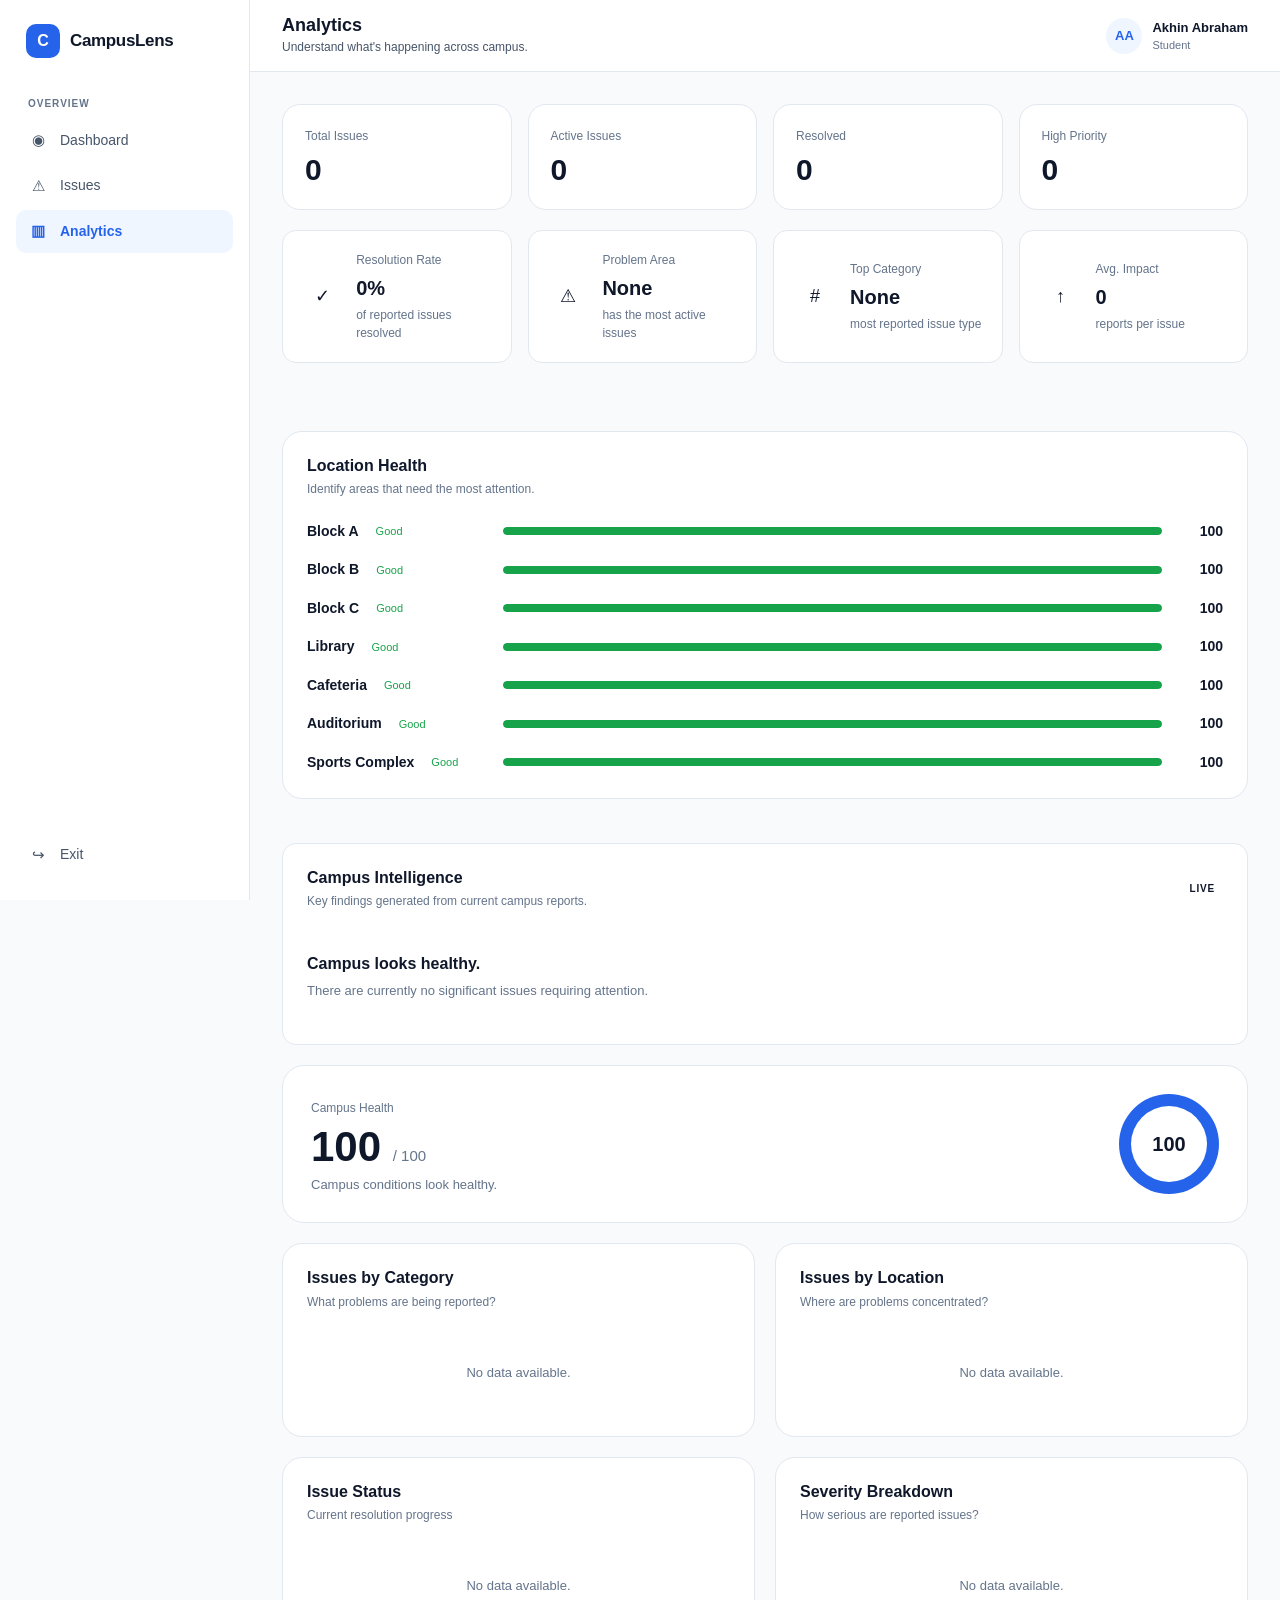
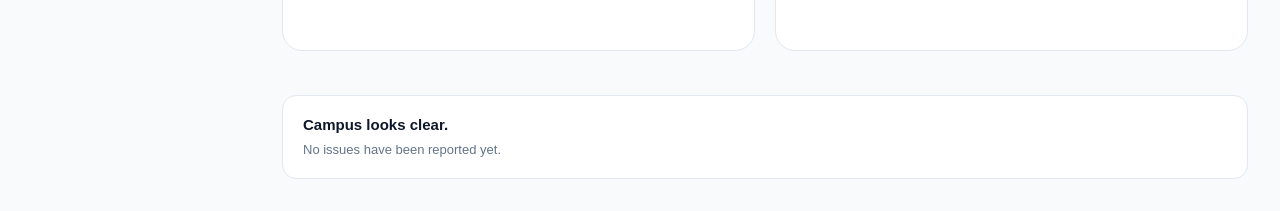
==== commit 364029d5: "Ready for hackathon final submission" ====
--- a/admin/analytics.html
+++ b/admin/analytics.html
@@ -6,456 +6,573 @@
 
     <meta charset="UTF-8">
 
-    <meta
-        name="viewport"
-        content="width=device-width, initial-scale=1.0"
-    >
+    <meta name="viewport" content="width=device-width, initial-scale=1.0">
 
     <title>Analytics — CampusLens</title>
 
-    <link
-        rel="stylesheet"
-        href="../css/main.css"
-    >
-
-    <link
-        rel="stylesheet"
-        href="../css/components.css"
-    >
-
-    <link
-        rel="stylesheet"
-        href="../css/pages.css"
-    >
+    <link rel="stylesheet" href="../css/main.css">
+
+    <link rel="stylesheet" href="../css/components.css">
+
+    <link rel="stylesheet" href="../css/pages.css">
 
 </head>
 
 
 <body>
 
-<div class="app">
-
-
-    <!-- =========================================
+    <div class="app">
+
+
+        <!-- =========================================
          SIDEBAR
          ========================================= -->
 
-    <aside class="sidebar">
-
-        <div class="sidebar-brand">
-
-            <span class="brand-mark">
-                C
-            </span>
-
-            <span>
-                CampusLens
-            </span>
-
-        </div>
-
-
-        <div class="sidebar-section">
-
-            <div class="sidebar-section-title">
-                Overview
+        <aside class="sidebar">
+
+            <div class="sidebar-brand">
+
+                <span class="brand-mark">
+                    C
+                </span>
+
+                <span>
+                    CampusLens
+                </span>
+
             </div>
 
 
-            <nav class="sidebar-nav">
-
-                <a
-                    href="dashboard.html"
-                    class="sidebar-link"
-                >
-                    <span class="sidebar-icon">◉</span>
-                    Dashboard
+            <div class="sidebar-section">
+
+                <div class="sidebar-section-title">
+                    Overview
+                </div>
+
+
+                <nav class="sidebar-nav">
+
+                    <a href="dashboard.html" class="sidebar-link">
+                        <span class="sidebar-icon">◉</span>
+                        Dashboard
+                    </a>
+
+
+                    <a href="issues.html" class="sidebar-link">
+                        <span class="sidebar-icon">⚠</span>
+                        Issues
+                    </a>
+
+
+                    <a href="analytics.html" class="sidebar-link active">
+                        <span class="sidebar-icon">▥</span>
+                        Analytics
+                    </a>
+
+                </nav>
+
+            </div>
+
+
+            <div class="sidebar-bottom">
+
+                <a href="../index.html" class="sidebar-link">
+                    <span class="sidebar-icon">↪</span>
+                    Exit
                 </a>
 
-
-                <a
-                    href="issues.html"
-                    class="sidebar-link"
-                >
-                    <span class="sidebar-icon">⚠</span>
-                    Issues
-                </a>
-
-
-                <a
-                    href="analytics.html"
-                    class="sidebar-link active"
-                >
-                    <span class="sidebar-icon">▥</span>
-                    Analytics
-                </a>
-
-            </nav>
-
-        </div>
-
-
-        <div class="sidebar-bottom">
-
-            <a
-                href="../index.html"
-                class="sidebar-link"
-            >
-                <span class="sidebar-icon">↪</span>
-                Exit
-            </a>
-
-        </div>
-
-    </aside>
-
-
-    <!-- =========================================
+            </div>
+
+        </aside>
+
+
+        <!-- =========================================
          MAIN
          ========================================= -->
 
-    <main class="app-main">
-
-
-        <!-- HEADER -->
-
-        <header class="app-header">
-
-            <div class="header-title">
-
-                <h1>
-                    Analytics
-                </h1>
-
-                <p>
-                    Understand what's happening across campus.
-                </p>
-
-            </div>
-
-
-            <div class="header-actions">
-
-                <button class="mobile-menu-button" aria-label="Toggle menu" type="button">
-                    ☰
-                </button>
-
-
-                <div class="user-profile">
-
-                    <div class="user-avatar" data-user-initials>
-                        AD
-                    </div>
-
-                    <div class="user-info">
-
-                        <span class="user-name" data-user-name>
-                            Campus Admin
-                        </span>
-
-                        <span class="user-role" data-user-role>
-                            Administrator
-                        </span>
-
-                    </div>
+        <main class="app-main">
+
+
+            <!-- HEADER -->
+
+            <header class="app-header">
+
+                <div class="header-title">
+
+                    <h1>
+                        Analytics
+                    </h1>
+
+                    <p>
+                        Understand what's happening across campus.
+                    </p>
 
                 </div>
 
-            </div>
-
-        </header>
-
-
-        <!-- =========================================
+
+                <div class="header-actions">
+
+                    <button class="mobile-menu-button" aria-label="Toggle menu" type="button">
+                        ☰
+                    </button>
+
+
+                    <div class="user-profile">
+
+                        <div class="user-avatar" data-user-initials>
+                            AD
+                        </div>
+
+                        <div class="user-info">
+
+                            <span class="user-name" data-user-name>
+                                Campus Admin
+                            </span>
+
+                            <span class="user-role" data-user-role>
+                                Administrator
+                            </span>
+
+                        </div>
+
+                    </div>
+
+                </div>
+
+            </header>
+
+
+            <!-- =========================================
              ANALYTICS CONTENT
              ========================================= -->
 
-        <section class="page-content">
-
-
-            <div class="analytics-page">
-
-
-                <!-- =================================
+            <section class="page-content">
+
+
+                <div class="analytics-page">
+
+
+                    <!-- =================================
                      SUMMARY
                      ================================= -->
 
-                <div class="analytics-summary">
-
-
-                    <div class="analytics-stat">
-
-                        <span class="analytics-stat-label">
-                            Total Issues
-                        </span>
-
-                        <strong
-                            id="totalIssues"
-                            class="analytics-stat-value"
-                        >
-                            —
-                        </strong>
-
-                    </div>
-
-
-                    <div class="analytics-stat">
-
-                        <span class="analytics-stat-label">
-                            Active Issues
-                        </span>
-
-                        <strong
-                            id="activeIssues"
-                            class="analytics-stat-value"
-                        >
-                            —
-                        </strong>
-
-                    </div>
-
-
-                    <div class="analytics-stat">
-
-                        <span class="analytics-stat-label">
-                            Resolved
-                        </span>
-
-                        <strong
-                            id="resolvedIssues"
-                            class="analytics-stat-value"
-                        >
-                            —
-                        </strong>
-
-                    </div>
-
-
-                    <div class="analytics-stat">
-
-                        <span class="analytics-stat-label">
-                            High Priority
-                        </span>
-
-                        <strong
-                            id="highPriorityIssues"
-                            class="analytics-stat-value"
-                        >
-                            —
-                        </strong>
-
-                    </div>
-
-                </div>
-
-
-                <!-- =================================
+                    <div class="analytics-summary">
+
+
+                        <div class="analytics-stat">
+
+                            <span class="analytics-stat-label">
+                                Total Issues
+                            </span>
+
+                            <strong id="totalIssues" class="analytics-stat-value">
+                                —
+                            </strong>
+
+                        </div>
+
+
+                        <div class="analytics-stat">
+
+                            <span class="analytics-stat-label">
+                                Active Issues
+                            </span>
+
+                            <strong id="activeIssues" class="analytics-stat-value">
+                                —
+                            </strong>
+
+                        </div>
+
+
+                        <div class="analytics-stat">
+
+                            <span class="analytics-stat-label">
+                                Resolved
+                            </span>
+
+                            <strong id="resolvedIssues" class="analytics-stat-value">
+                                —
+                            </strong>
+
+                        </div>
+
+
+                        <div class="analytics-stat">
+
+                            <span class="analytics-stat-label">
+                                High Priority
+                            </span>
+
+                            <strong id="highPriorityIssues" class="analytics-stat-value">
+                                —
+                            </strong>
+
+                        </div>
+
+                    </div>
+
+                    <!-- =================================
+     ACTIONABLE INSIGHTS
+     ================================= -->
+
+                    <div class="analytics-insights">
+
+                        <div class="analytics-insight-card">
+
+                            <span class="analytics-insight-icon">
+                                ✓
+                            </span>
+
+                            <div>
+                                <span class="analytics-insight-label">
+                                    Resolution Rate
+                                </span>
+
+                                <strong id="resolutionRate">
+                                    —
+                                </strong>
+
+                                <p>
+                                    of reported issues resolved
+                                </p>
+                            </div>
+
+                        </div>
+
+
+                        <div class="analytics-insight-card">
+
+                            <span class="analytics-insight-icon">
+                                ⚠
+                            </span>
+
+                            <div>
+                                <span class="analytics-insight-label">
+                                    Problem Area
+                                </span>
+
+                                <strong id="problemLocation">
+                                    —
+                                </strong>
+
+                                <p>
+                                    has the most active issues
+                                </p>
+                            </div>
+
+                        </div>
+
+
+                        <div class="analytics-insight-card">
+
+                            <span class="analytics-insight-icon">
+                                #
+                            </span>
+
+                            <div>
+                                <span class="analytics-insight-label">
+                                    Top Category
+                                </span>
+
+                                <strong id="topCategory">
+                                    —
+                                </strong>
+
+                                <p>
+                                    most reported issue type
+                                </p>
+                            </div>
+
+                        </div>
+
+
+                        <div class="analytics-insight-card">
+
+                            <span class="analytics-insight-icon">
+                                ↑
+                            </span>
+
+                            <div>
+                                <span class="analytics-insight-label">
+                                    Avg. Impact
+                                </span>
+
+                                <strong id="averageReports">
+                                    —
+                                </strong>
+
+                                <p>
+                                    reports per issue
+                                </p>
+                            </div>
+
+                        </div>
+
+                    </div>
+                    
+
+                    <!-- =================================
+     LOCATION HEALTH
+     ================================= -->
+
+                    <div class="analytics-card analytics-location-health">
+
+                        <div class="analytics-card-header">
+
+                            <div>
+
+                                <h3>
+                                    Location Health
+                                </h3>
+
+                                <p>
+                                    Identify areas that need the most attention.
+                                </p>
+
+                            </div>
+
+                        </div>
+
+
+                        <div class="location-health-list" id="locationHealthList">
+
+                            <div class="analytics-empty">
+                                Loading...
+                            </div>
+
+                        </div>
+
+                    </div>
+
+                    <!-- =================================
+     CAMPUS INTELLIGENCE
+     ================================= -->
+
+                    <div class="analytics-intelligence">
+
+                        <div class="analytics-card-header">
+
+                            <div>
+                                <h3>
+                                    Campus Intelligence
+                                </h3>
+
+                                <p>
+                                    Key findings generated from current campus reports.
+                                </p>
+                            </div>
+
+                            <span class="intelligence-badge">
+                                LIVE
+                            </span>
+
+                        </div>
+
+
+                        <div class="intelligence-list" id="intelligenceList">
+
+                            <div class="analytics-empty">
+                                Analyzing campus data...
+                            </div>
+
+                        </div>
+
+                    </div>
+
+
+                    <!-- =================================
                      HEALTH SCORE
                      ================================= -->
 
-                <div class="analytics-health-card">
-
-                    <div>
-
-                        <span class="analytics-section-label">
-                            Campus Health
-                        </span>
-
-                        <h2>
-                            <span id="healthScore">
+                    <div class="analytics-health-card">
+
+                        <div>
+
+                            <span class="analytics-section-label">
+                                Campus Health
+                            </span>
+
+                            <h2>
+                                <span id="healthScore">
+                                    —
+                                </span>
+                                <small>/ 100</small>
+                            </h2>
+
+                            <p id="healthMessage">
+                                Calculating campus health...
+                            </p>
+
+                        </div>
+
+
+                        <div class="health-ring">
+
+                            <div class="health-ring-value" id="healthRingValue">
                                 —
-                            </span>
-                            <small>/ 100</small>
-                        </h2>
-
-                        <p id="healthMessage">
-                            Calculating campus health...
-                        </p>
-
-                    </div>
-
-
-                    <div class="health-ring">
-
-                        <div
-                            class="health-ring-value"
-                            id="healthRingValue"
-                        >
-                            —
-                        </div>
-
-                    </div>
-
-                </div>
-
-
-                <!-- =================================
+                            </div>
+
+                        </div>
+
+                    </div>
+
+
+                    <!-- =================================
                      CHART GRID
                      ================================= -->
 
-                <div class="analytics-grid">
-
-
-                    <!-- CATEGORY -->
-
-                    <div class="analytics-card">
-
-                        <div class="analytics-card-header">
-
-                            <div>
-
-                                <h3>
-                                    Issues by Category
-                                </h3>
-
-                                <p>
-                                    What problems are being reported?
-                                </p>
-
-                            </div>
-
-                        </div>
-
-
-                        <div
-                            class="analytics-bars"
-                            id="categoryChart"
-                        >
-
-                            <div class="analytics-empty">
-                                Loading...
-                            </div>
-
-                        </div>
-
-                    </div>
-
-
-                    <!-- LOCATION -->
-
-                    <div class="analytics-card">
-
-                        <div class="analytics-card-header">
-
-                            <div>
-
-                                <h3>
-                                    Issues by Location
-                                </h3>
-
-                                <p>
-                                    Where are problems concentrated?
-                                </p>
-
-                            </div>
-
-                        </div>
-
-
-                        <div
-                            class="analytics-bars"
-                            id="locationChart"
-                        >
-
-                            <div class="analytics-empty">
-                                Loading...
-                            </div>
-
-                        </div>
-
-                    </div>
-
-
-                    <!-- STATUS -->
-
-                    <div class="analytics-card">
-
-                        <div class="analytics-card-header">
-
-                            <div>
-
-                                <h3>
-                                    Issue Status
-                                </h3>
-
-                                <p>
-                                    Current resolution progress
-                                </p>
-
-                            </div>
-
-                        </div>
-
-
-                        <div
-                            class="analytics-bars"
-                            id="statusChart"
-                        >
-
-                            <div class="analytics-empty">
-                                Loading...
-                            </div>
-
-                        </div>
-
-                    </div>
-
-
-                    <!-- SEVERITY -->
-
-                    <div class="analytics-card">
-
-                        <div class="analytics-card-header">
-
-                            <div>
-
-                                <h3>
-                                    Severity Breakdown
-                                </h3>
-
-                                <p>
-                                    How serious are reported issues?
-                                </p>
-
-                            </div>
-
-                        </div>
-
-
-                        <div
-                            class="analytics-bars"
-                            id="severityChart"
-                        >
-
-                            <div class="analytics-empty">
-                                Loading...
-                            </div>
-
-                        </div>
+                    <div class="analytics-grid">
+
+
+                        <!-- CATEGORY -->
+
+                        <div class="analytics-card">
+
+                            <div class="analytics-card-header">
+
+                                <div>
+
+                                    <h3>
+                                        Issues by Category
+                                    </h3>
+
+                                    <p>
+                                        What problems are being reported?
+                                    </p>
+
+                                </div>
+
+                            </div>
+
+
+                            <div class="analytics-bars" id="categoryChart">
+
+                                <div class="analytics-empty">
+                                    Loading...
+                                </div>
+
+                            </div>
+
+                        </div>
+
+
+                        <!-- LOCATION -->
+
+                        <div class="analytics-card">
+
+                            <div class="analytics-card-header">
+
+                                <div>
+
+                                    <h3>
+                                        Issues by Location
+                                    </h3>
+
+                                    <p>
+                                        Where are problems concentrated?
+                                    </p>
+
+                                </div>
+
+                            </div>
+
+
+                            <div class="analytics-bars" id="locationChart">
+
+                                <div class="analytics-empty">
+                                    Loading...
+                                </div>
+
+                            </div>
+
+                        </div>
+
+
+                        <!-- STATUS -->
+
+                        <div class="analytics-card">
+
+                            <div class="analytics-card-header">
+
+                                <div>
+
+                                    <h3>
+                                        Issue Status
+                                    </h3>
+
+                                    <p>
+                                        Current resolution progress
+                                    </p>
+
+                                </div>
+
+                            </div>
+
+
+                            <div class="analytics-bars" id="statusChart">
+
+                                <div class="analytics-empty">
+                                    Loading...
+                                </div>
+
+                            </div>
+
+                        </div>
+
+
+                        <!-- SEVERITY -->
+
+                        <div class="analytics-card">
+
+                            <div class="analytics-card-header">
+
+                                <div>
+
+                                    <h3>
+                                        Severity Breakdown
+                                    </h3>
+
+                                    <p>
+                                        How serious are reported issues?
+                                    </p>
+
+                                </div>
+
+                            </div>
+
+
+                            <div class="analytics-bars" id="severityChart">
+
+                                <div class="analytics-empty">
+                                    Loading...
+                                </div>
+
+                            </div>
+
+                        </div>
+
 
                     </div>
 
 
                 </div>
 
-
-            </div>
-
-        </section>
-
-
-    </main>
-
-</div>
-
-
-<script src="../js/data.js"></script>
-
-<script src="../js/app.js"></script>
-
-<script src="../js/admin/analytics.js"></script>
+            </section>
+
+
+        </main>
+
+    </div>
+
+
+    <script src="../js/data.js"></script>
+
+    <script src="../js/app.js"></script>
+
+    <script src="../js/admin/analytics.js"></script>
 
 
 </body>
 
-</html> +</html>
--- a/css/pages.css
+++ b/css/pages.css
@@ -4934,4 +4934,672 @@
             90px 1fr 30px;
     }
 
+}
+
+/* =========================================
+   ANALYTICS INSIGHTS
+   ========================================= */
+
+.analytics-insights {
+
+    display: grid;
+
+    grid-template-columns:
+        repeat(4, 1fr);
+
+    gap: 16px;
+
+    margin-bottom: 24px;
+
+}
+
+
+.analytics-insight-card {
+
+    display: flex;
+
+    align-items: center;
+
+    gap: 14px;
+
+    padding: 20px;
+
+    background: var(--surface);
+
+    border: 1px solid var(--border);
+
+    border-radius: 14px;
+
+}
+
+
+.analytics-insight-icon {
+
+    width: 42px;
+
+    height: 42px;
+
+    display: flex;
+
+    align-items: center;
+
+    justify-content: center;
+
+    border-radius: 10px;
+
+    background: var(--surface-secondary);
+
+    font-size: 18px;
+
+}
+
+
+.analytics-insight-label {
+
+    display: block;
+
+    font-size: 12px;
+
+    color: var(--text-muted);
+
+    margin-bottom: 4px;
+
+}
+
+
+.analytics-insight-card strong {
+
+    display: block;
+
+    font-size: 20px;
+
+}
+
+
+.analytics-insight-card p {
+
+    margin: 3px 0 0;
+
+    font-size: 12px;
+
+    color: var(--text-muted);
+
+}
+
+
+/* =========================================
+   LOCATION HEALTH
+   ========================================= */
+
+.analytics-location-health {
+
+    margin-top: 24px;
+
+}
+
+
+.location-health-list {
+
+    display: flex;
+
+    flex-direction: column;
+
+    gap: 16px;
+
+    margin-top: 20px;
+
+}
+
+
+.location-health-row {
+
+    display: grid;
+
+    grid-template-columns:
+        180px 1fr 45px;
+
+    align-items: center;
+
+    gap: 16px;
+
+}
+
+
+.location-health-info {
+
+    display: flex;
+
+    align-items: center;
+
+    gap: 10px;
+
+}
+
+
+.location-health-info strong {
+
+    font-size: 14px;
+
+}
+
+
+.location-health-status {
+
+    font-size: 11px;
+
+    padding: 3px 7px;
+
+    border-radius: 6px;
+
+}
+
+
+.location-health-status.good {
+
+    background: var(--success-bg);
+
+    color: var(--success);
+
+}
+
+
+.location-health-status.warning {
+
+    background: var(--warning-bg);
+
+    color: var(--warning);
+
+}
+
+
+.location-health-status.danger {
+
+    background: var(--danger-bg);
+
+    color: var(--danger);
+
+}
+
+
+.location-health-bar {
+
+    height: 8px;
+
+    background: var(--border);
+
+    border-radius: 999px;
+
+    overflow: hidden;
+
+}
+
+
+.location-health-fill {
+
+    height: 100%;
+
+    border-radius: 999px;
+
+}
+
+
+.location-health-fill.good {
+
+    background: var(--success);
+
+}
+
+
+.location-health-fill.warning {
+
+    background: var(--warning);
+
+}
+
+
+.location-health-fill.danger {
+
+    background: var(--danger);
+
+}
+
+
+.location-health-score {
+
+    text-align: right;
+
+    font-size: 14px;
+
+}
+
+
+/* =========================================
+   SMART INSIGHT
+   ========================================= */
+
+.analytics-smart-insight {
+
+    display: flex;
+
+    flex-direction: column;
+
+    gap: 4px;
+
+    margin-top: 24px;
+
+    padding: 18px 20px;
+
+    background: var(--surface);
+
+    border: 1px solid var(--border);
+
+    border-radius: 14px;
+
+}
+
+
+.analytics-smart-insight strong {
+
+    font-size: 15px;
+
+}
+
+
+.analytics-smart-insight span {
+
+    font-size: 13px;
+
+    color: var(--text-muted);
+
+}
+
+
+/* =========================================
+   RESPONSIVE
+   ========================================= */
+
+@media (max-width: 1000px) {
+
+    .analytics-insights {
+
+        grid-template-columns:
+            repeat(2, 1fr);
+
+    }
+
+}
+
+
+@media (max-width: 600px) {
+
+    .analytics-insights {
+
+        grid-template-columns:
+            1fr;
+
+    }
+
+
+    .location-health-row {
+
+        grid-template-columns:
+            1fr 45px;
+
+    }
+
+
+    .location-health-info {
+
+        grid-column: 1 / -1;
+
+    }
+
+}
+
+/* =========================================
+   CAMPUS INTELLIGENCE
+   ========================================= */
+
+.analytics-intelligence {
+
+    margin-top: 24px;
+
+    padding: 24px;
+
+    background: var(--surface);
+
+    border: 1px solid var(--border);
+
+    border-radius: 14px;
+
+}
+
+
+.analytics-intelligence
+.analytics-card-header {
+
+    display: flex;
+
+    align-items: center;
+
+    justify-content: space-between;
+
+}
+
+
+.intelligence-badge {
+
+    font-size: 10px;
+
+    font-weight: 700;
+
+    letter-spacing: 0.08em;
+
+    padding: 5px 8px;
+
+    border-radius: 6px;
+
+    background: var(--surface-secondary);
+
+}
+
+
+.intelligence-list {
+
+    display: flex;
+
+    flex-direction: column;
+
+    gap: 10px;
+
+    margin-top: 20px;
+
+}
+
+
+.intelligence-item {
+
+    display: flex;
+
+    align-items: center;
+
+    gap: 14px;
+
+    padding: 15px;
+
+    border-radius: 10px;
+
+    background: var(--surface-secondary);
+
+}
+
+
+.intelligence-icon {
+
+    width: 38px;
+
+    height: 38px;
+
+    flex-shrink: 0;
+
+    display: flex;
+
+    align-items: center;
+
+    justify-content: center;
+
+    border-radius: 9px;
+
+    font-size: 16px;
+
+}
+
+
+.intelligence-item.warning
+.intelligence-icon {
+
+    background: var(--warning-bg);
+
+}
+
+
+.intelligence-item.success
+.intelligence-icon {
+
+    background: var(--success-bg);
+
+}
+
+
+.intelligence-item.location
+.intelligence-icon {
+
+    background: var(--danger-bg);
+
+}
+
+
+.intelligence-item.category
+.intelligence-icon {
+
+    background: var(--surface);
+
+}
+
+
+.intelligence-content {
+
+    display: flex;
+
+    flex-direction: column;
+
+    gap: 3px;
+
+}
+
+
+.intelligence-content strong {
+
+    font-size: 14px;
+
+}
+
+
+.intelligence-content span {
+
+    font-size: 12px;
+
+    color: var(--text-muted);
+
+}
+
+
+.intelligence-empty {
+
+    display: flex;
+
+    flex-direction: column;
+
+    gap: 5px;
+
+    padding: 20px 0;
+
+}
+
+
+.intelligence-empty span {
+
+    font-size: 13px;
+
+    color: var(--text-muted);
+
+}
+
+/* =========================================
+   ANALYTICS ISSUE EXPLORER
+   ========================================= */
+
+.analytics-explorer {
+
+    margin-top: 24px;
+
+}
+
+
+.analytics-bar-clickable {
+
+    cursor: pointer;
+
+    transition:
+        transform 0.15s ease,
+        opacity 0.15s ease;
+
+}
+
+
+.analytics-bar-clickable:hover {
+
+    transform: translateX(4px);
+
+    opacity: 0.8;
+
+}
+
+
+.analytics-explorer-list {
+
+    display: flex;
+
+    flex-direction: column;
+
+    gap: 10px;
+
+    margin-top: 20px;
+
+}
+
+
+.analytics-explorer-item {
+
+    display: grid;
+
+    grid-template-columns:
+        1fr auto 20px;
+
+    align-items: center;
+
+    gap: 20px;
+
+    padding: 16px;
+
+    border: 1px solid var(--border);
+
+    border-radius: 10px;
+
+    cursor: pointer;
+
+    transition:
+        background 0.15s ease,
+        transform 0.15s ease;
+
+}
+
+
+.analytics-explorer-item:hover {
+
+    background: var(--surface-secondary);
+
+    transform: translateX(3px);
+
+}
+
+
+.analytics-explorer-main {
+
+    display: flex;
+
+    flex-direction: column;
+
+    gap: 5px;
+
+}
+
+
+.analytics-explorer-main strong {
+
+    font-size: 14px;
+
+}
+
+
+.analytics-explorer-main > span:last-child {
+
+    font-size: 12px;
+
+    color: var(--text-muted);
+
+}
+
+
+.analytics-explorer-meta {
+
+    display: flex;
+
+    gap: 6px;
+
+}
+
+
+.analytics-explorer-impact {
+
+    display: flex;
+
+    flex-direction: column;
+
+    align-items: center;
+
+}
+
+
+.analytics-explorer-impact strong {
+
+    font-size: 17px;
+
+}
+
+
+.analytics-explorer-impact span {
+
+    font-size: 10px;
+
+    color: var(--text-muted);
+
+}
+
+
+.analytics-explorer-arrow {
+
+    font-size: 18px;
+
+    color: var(--text-muted);
+
+}
+
+
+@media (max-width: 600px) {
+
+    .analytics-explorer-item {
+
+        grid-template-columns:
+            1fr auto;
+
+    }
+
+
+    .analytics-explorer-arrow {
+
+        display: none;
+
+    }
+
 }
